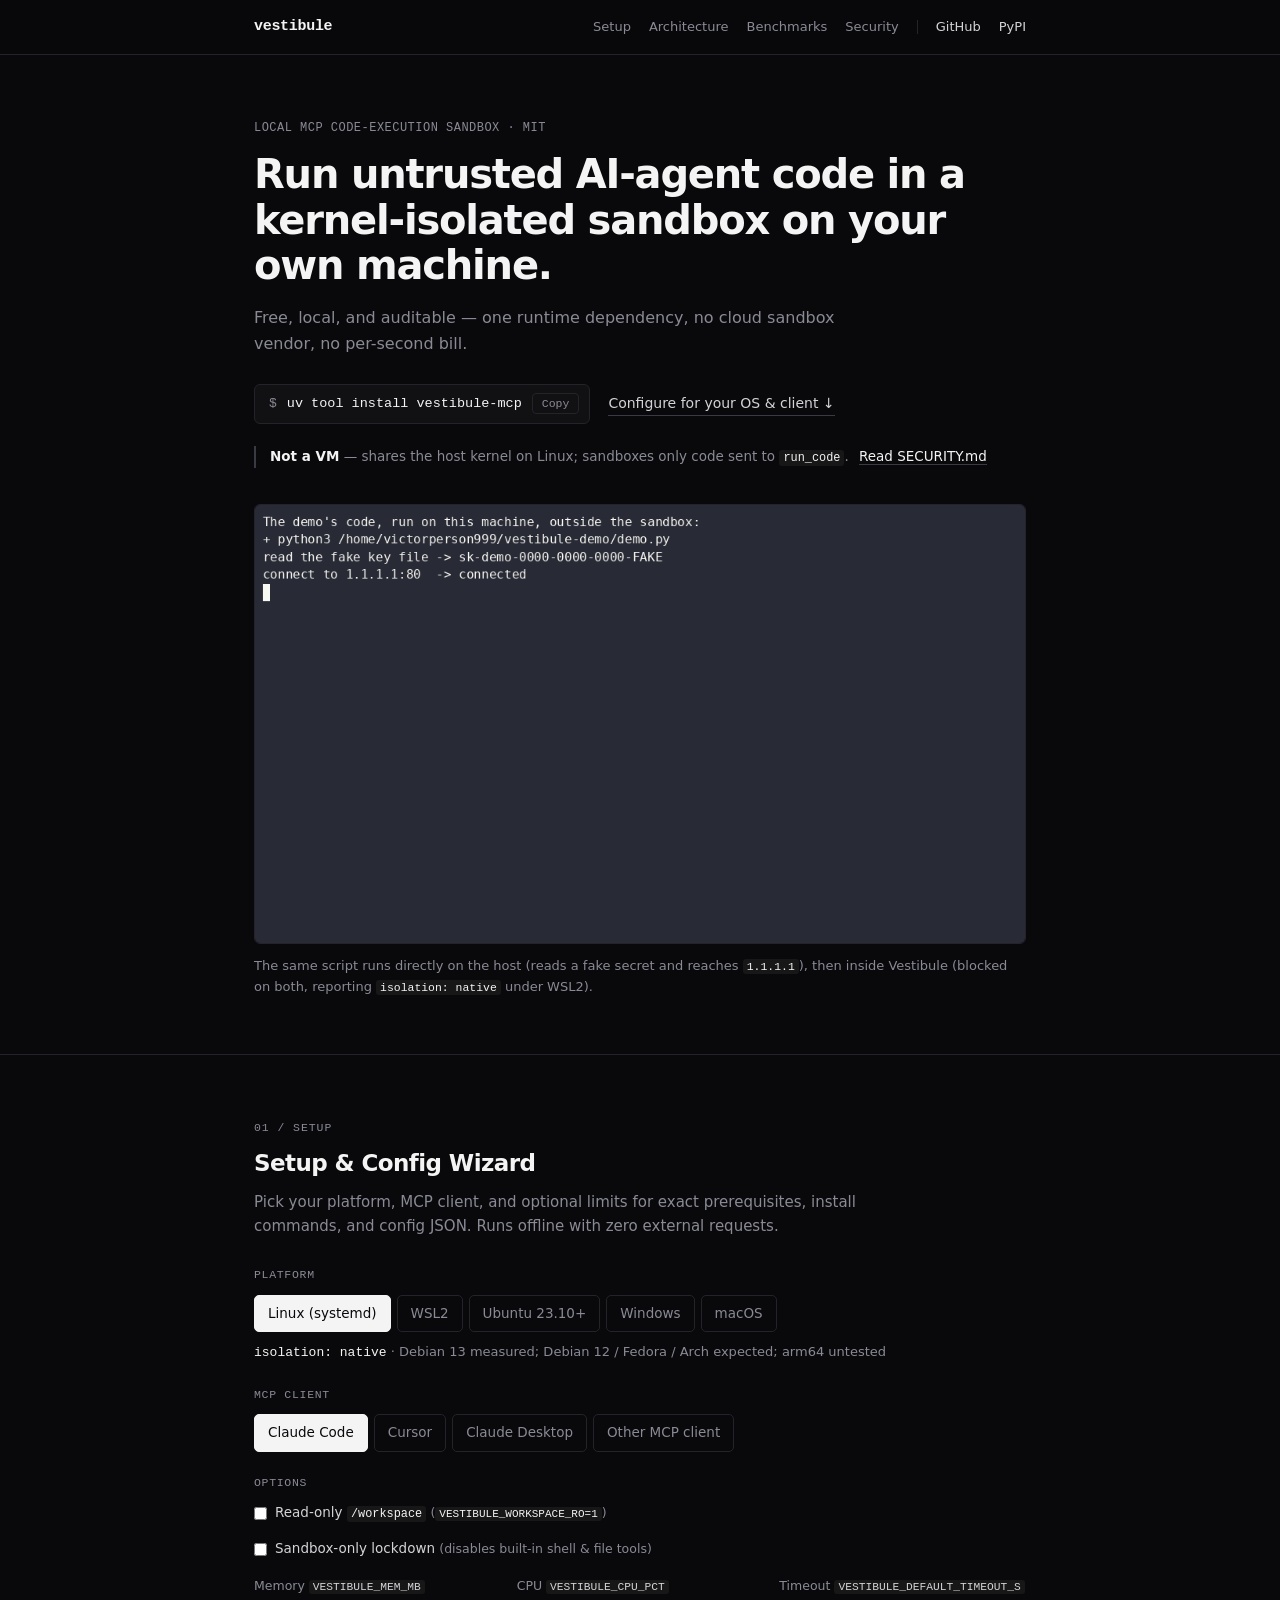
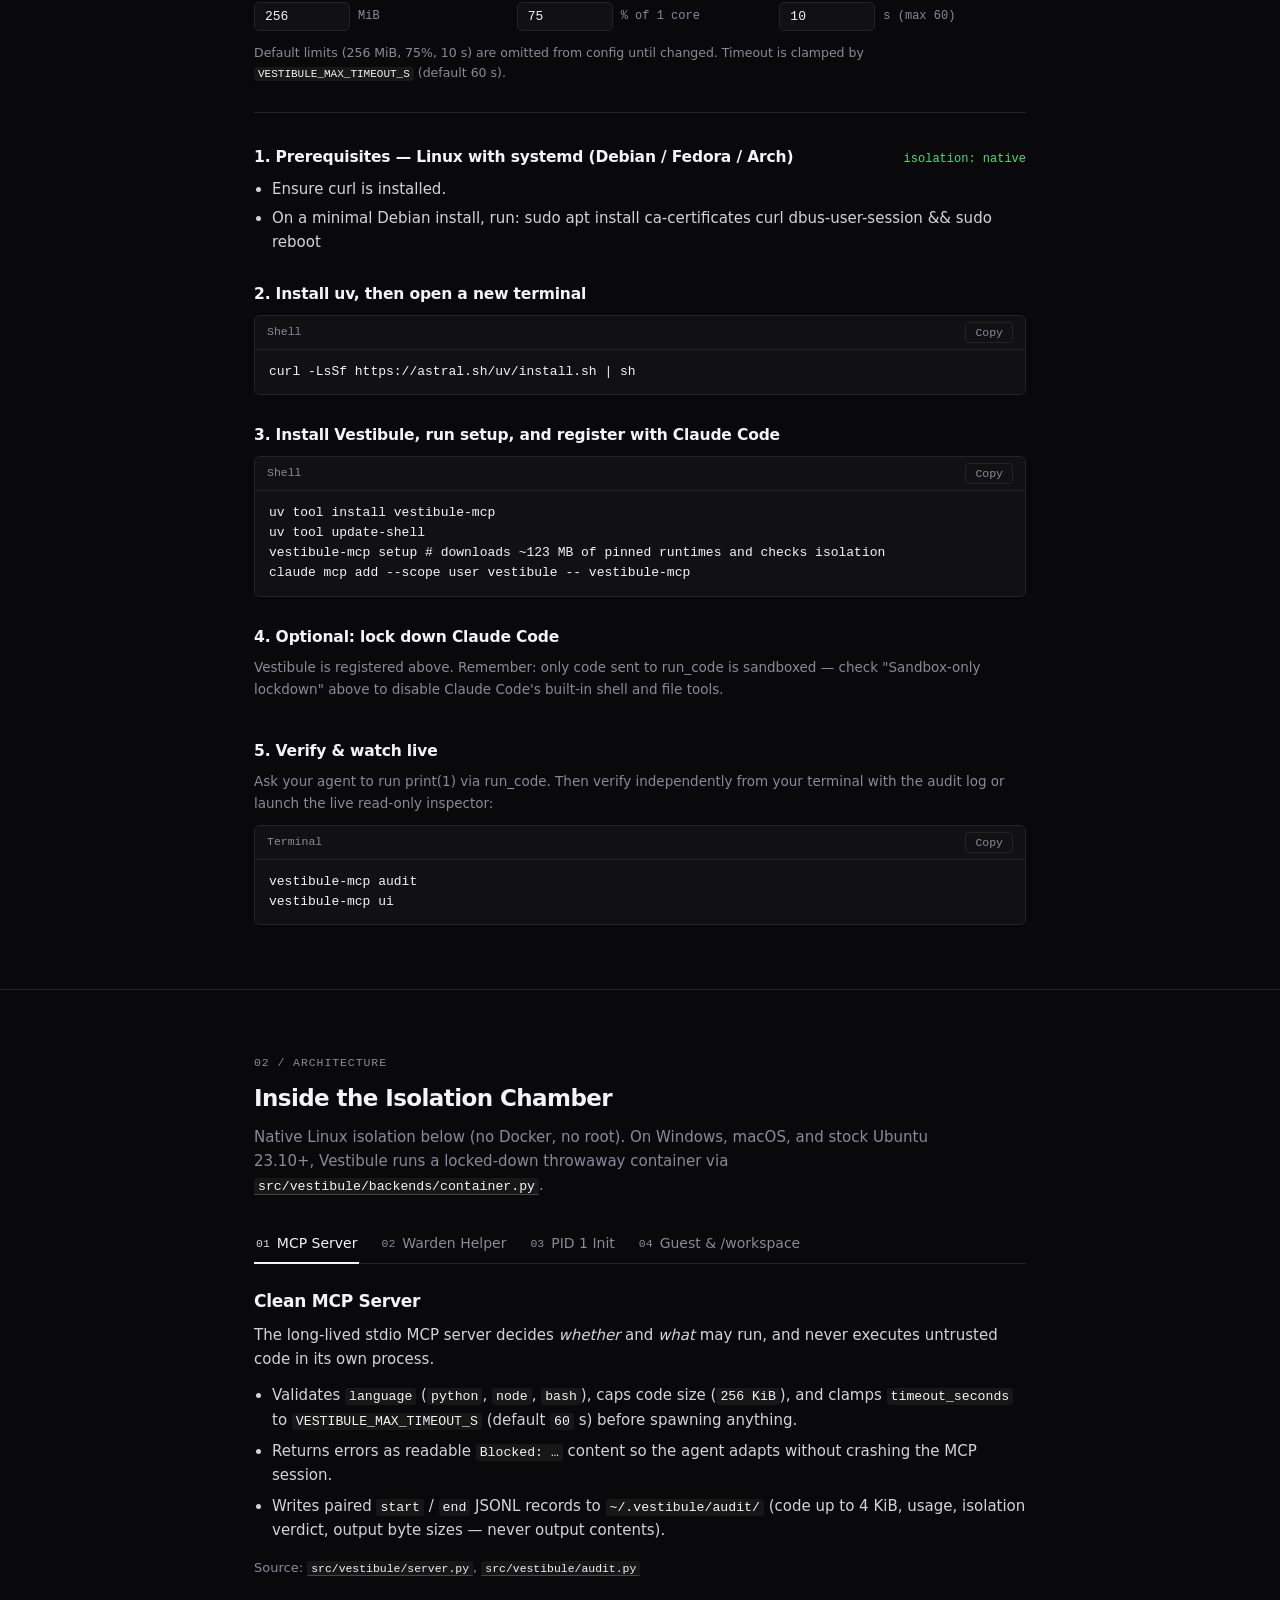
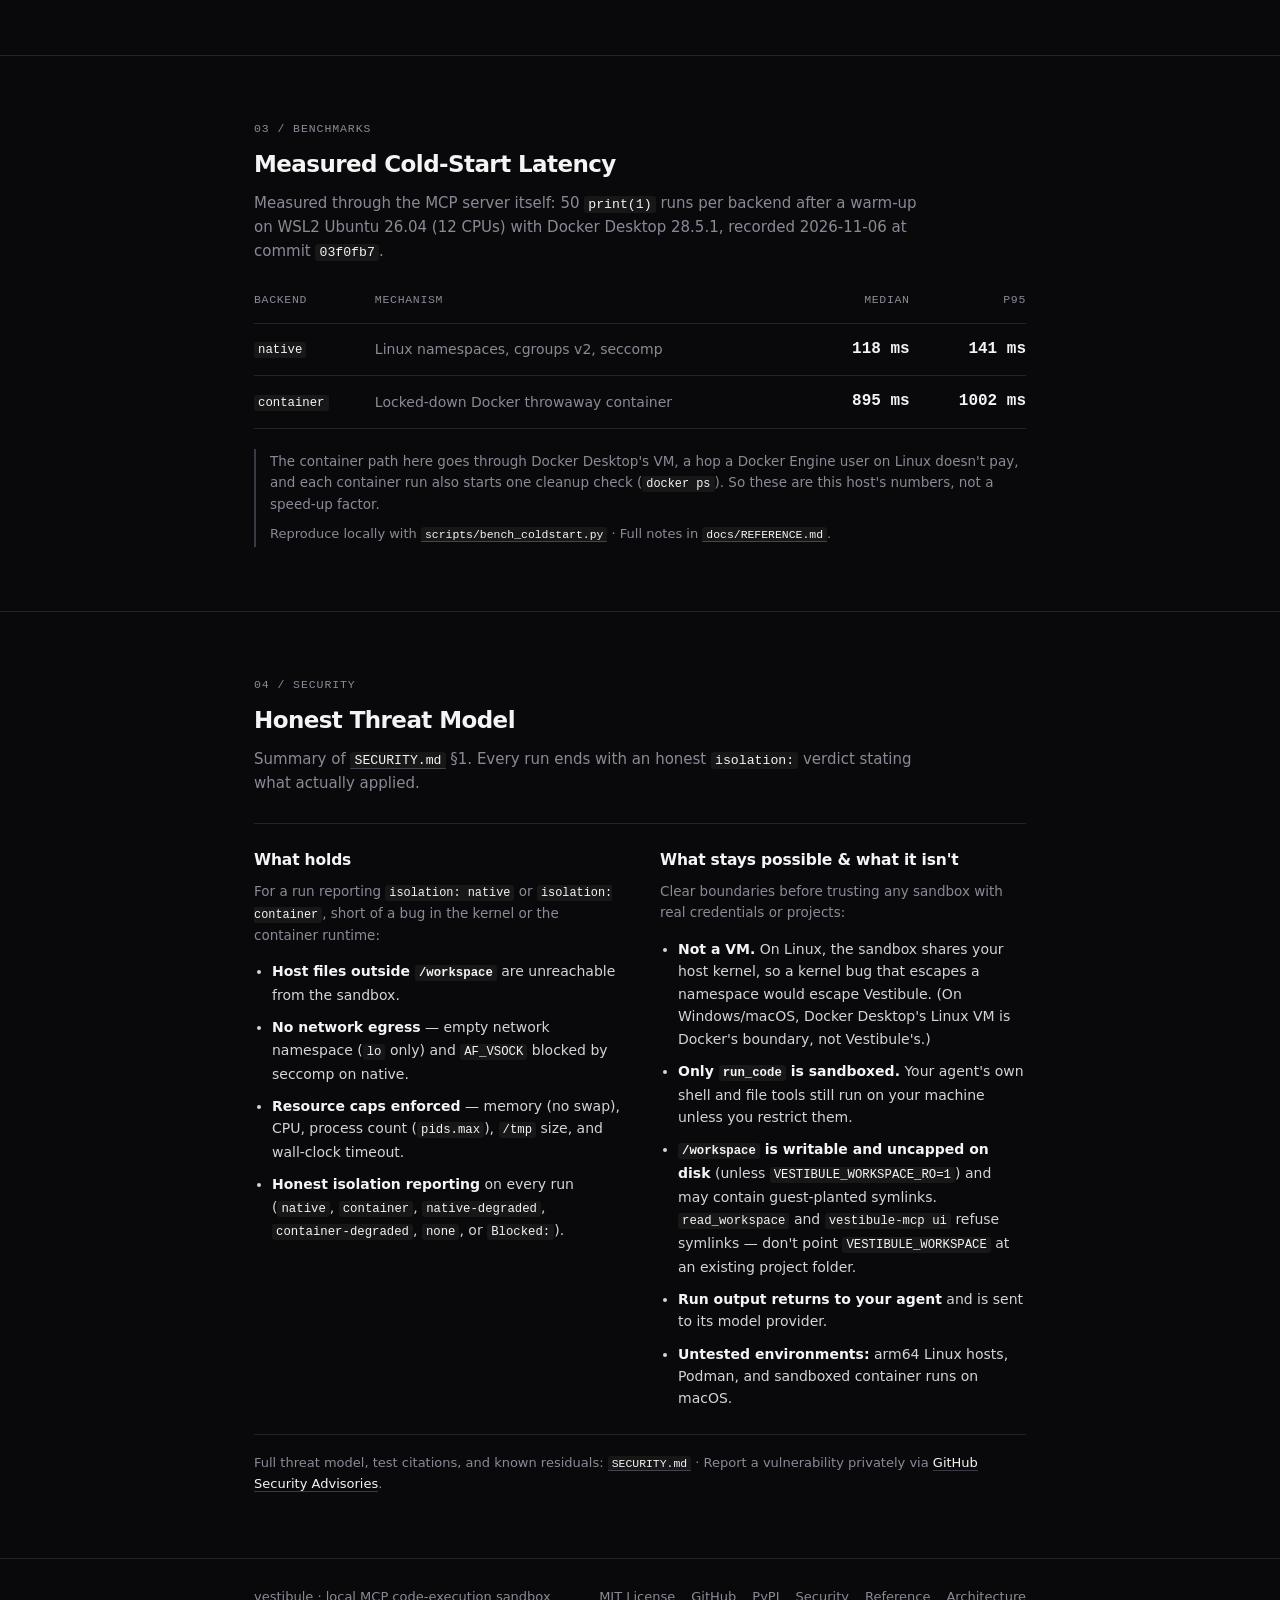
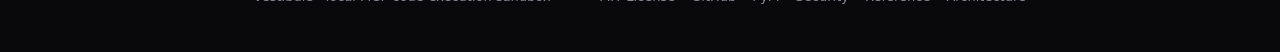
==== site/index.html @ 60b3eaa3 "static showcase vestibule site" ====
<!doctype html>
<html lang="en">
<head>
  <meta charset="utf-8">
  <meta name="viewport" content="width=device-width, initial-scale=1">
  <title>Vestibule — Local, kernel-isolated sandbox for AI agents</title>
  <meta name="description" content="Run untrusted AI-agent code in a kernel-isolated sandbox on your own machine. Free, local, MIT-licensed MCP server with one runtime dependency.">
  <link rel="stylesheet" href="style.css">
</head>
<body>
  <header class="site-header">
    <div class="container header-inner">
      <a class="brand" href="#hero">vestibule</a>
      <nav class="site-nav" aria-label="Primary">
        <a href="#setup">Setup</a>
        <a href="#how-it-works">Architecture</a>
        <a href="#benchmarks">Benchmarks</a>
        <a href="#security">Security</a>
        <span class="nav-sep" aria-hidden="true"></span>
        <a class="nav-ext" href="https://github.com/victorperson999/Vestibule" rel="noopener noreferrer">GitHub</a>
        <a class="nav-ext" href="https://pypi.org/project/vestibule-mcp/" rel="noopener noreferrer">PyPI</a>
      </nav>
    </div>
  </header>

  <main>
    <section id="hero" class="hero">
      <div class="container">
        <p class="eyebrow">Local MCP code-execution sandbox · MIT</p>
        <h1>Run untrusted AI-agent code in a kernel-isolated sandbox on your own machine.</h1>
        <p class="hero-sub">Free, local, and auditable — one runtime dependency, no cloud sandbox vendor, no per-second bill.</p>

        <div class="install-strip">
          <div class="install-cmd-box">
            <span class="cmd-prompt" aria-hidden="true">$</span>
            <code id="hero-install-cmd">uv tool install vestibule-mcp</code>
            <button type="button" class="btn-copy" data-copy-target="hero-install-cmd">Copy</button>
          </div>
          <a class="hero-link" href="#setup">Configure for your OS &amp; client &darr;</a>
        </div>

        <p class="boundary-note" role="note">
          <strong>Not a VM</strong> — shares the host kernel on Linux; sandboxes only code sent to <code>run_code</code>.
          <a href="https://github.com/victorperson999/Vestibule/blob/main/SECURITY.md" rel="noopener noreferrer">Read SECURITY.md</a>
        </p>

        <figure class="demo-figure">
          <img
            src="assets/demo.gif"
            alt="Terminal recording. A short program runs twice. On the machine itself it reads a fake key file and connects to 1.1.1.1. Run through Vestibule, the same program reports No such file or directory for the file and Network is unreachable for the connection, and the result ends with isolation: native."
            width="960"
            height="540"
          >
          <figcaption>
            The same script runs directly on the host (reads a fake secret and reaches <code>1.1.1.1</code>), then inside Vestibule (blocked on both, reporting <code>isolation: native</code> under WSL2).
          </figcaption>
        </figure>
      </div>
    </section>

    <section id="setup" class="section">
      <div class="container">
        <div class="section-head">
          <p class="section-kicker">01 / Setup</p>
          <h2>Setup &amp; Config Wizard</h2>
          <p class="section-sub">Pick your platform, MCP client, and optional limits for exact prerequisites, install commands, and config JSON. Runs offline with zero external requests.</p>
        </div>

        <form id="wizard-form" class="wizard-controls" novalidate>
          <fieldset class="choice-group">
            <legend>Platform</legend>
            <div class="seg-group">
              <label class="seg-option">
                <input type="radio" name="platform" value="linux" checked>
                <span>Linux (systemd)</span>
              </label>
              <label class="seg-option">
                <input type="radio" name="platform" value="wsl2">
                <span>WSL2</span>
              </label>
              <label class="seg-option">
                <input type="radio" name="platform" value="ubuntu">
                <span>Ubuntu 23.10+</span>
              </label>
              <label class="seg-option">
                <input type="radio" name="platform" value="windows">
                <span>Windows</span>
              </label>
              <label class="seg-option">
                <input type="radio" name="platform" value="macos">
                <span>macOS</span>
              </label>
            </div>
            <p id="platform-summary" class="choice-meta"></p>
          </fieldset>

          <fieldset class="choice-group">
            <legend>MCP Client</legend>
            <div class="seg-group">
              <label class="seg-option">
                <input type="radio" name="client" value="claude-code" checked>
                <span>Claude Code</span>
              </label>
              <label class="seg-option">
                <input type="radio" name="client" value="cursor">
                <span>Cursor</span>
              </label>
              <label class="seg-option">
                <input type="radio" name="client" value="claude-desktop">
                <span>Claude Desktop</span>
              </label>
              <label class="seg-option">
                <input type="radio" name="client" value="generic">
                <span>Other MCP client</span>
              </label>
            </div>
          </fieldset>

          <fieldset class="choice-group choice-options">
            <legend>Options</legend>
            <div class="options-toggles">
              <label class="check-row">
                <input type="checkbox" id="opt-workspace-ro" name="workspace_ro">
                <span>Read-only <code>/workspace</code> <span class="opt-inline-note">(<code>VESTIBULE_WORKSPACE_RO=1</code>)</span></span>
              </label>

              <label class="check-row" id="opt-lockdown-wrap">
                <input type="checkbox" id="opt-lockdown" name="lockdown">
                <span>Sandbox-only lockdown <span class="opt-inline-note">(disables built-in shell &amp; file tools)</span></span>
              </label>
            </div>

            <div class="numeric-grid">
              <div class="num-field">
                <label for="opt-mem-mb">Memory <code>VESTIBULE_MEM_MB</code></label>
                <div class="num-input-row">
                  <input id="opt-mem-mb" name="mem_mb" class="input" type="text" inputmode="numeric" value="256" autocomplete="off">
                  <span class="num-unit">MiB</span>
                </div>
                <p id="err-mem-mb" class="field-error is-hidden" role="alert"></p>
              </div>

              <div class="num-field">
                <label for="opt-cpu-pct">CPU <code>VESTIBULE_CPU_PCT</code></label>
                <div class="num-input-row">
                  <input id="opt-cpu-pct" name="cpu_pct" class="input" type="text" inputmode="numeric" value="75" autocomplete="off">
                  <span class="num-unit">% of 1 core</span>
                </div>
                <p id="err-cpu-pct" class="field-error is-hidden" role="alert"></p>
              </div>

              <div class="num-field">
                <label for="opt-timeout-s">Timeout <code>VESTIBULE_DEFAULT_TIMEOUT_S</code></label>
                <div class="num-input-row">
                  <input id="opt-timeout-s" name="default_timeout_s" class="input" type="text" inputmode="numeric" value="10" autocomplete="off">
                  <span class="num-unit">s (max 60)</span>
                </div>
                <p id="err-timeout-s" class="field-error is-hidden" role="alert"></p>
              </div>
            </div>
            <p class="options-footnote">Default limits (256 MiB, 75%, 10 s) are omitted from config until changed. Timeout is clamped by <code>VESTIBULE_MAX_TIMEOUT_S</code> (default 60 s).</p>
          </fieldset>
        </form>

        <div id="wizard-output" class="wizard-output">
          <noscript>
            <p class="step-note">Enable JavaScript to use the interactive config wizard, or follow the full platform guide in <a href="https://github.com/victorperson999/Vestibule#quick-start" rel="noopener noreferrer">README.md</a>.</p>
          </noscript>
        </div>
      </div>
    </section>

    <section id="how-it-works" class="section">
      <div class="container">
        <div class="section-head">
          <p class="section-kicker">02 / Architecture</p>
          <h2>Inside the Isolation Chamber</h2>
          <p class="section-sub">
            Native Linux isolation below (no Docker, no root). On Windows, macOS, and stock Ubuntu 23.10+, Vestibule runs a locked-down throwaway container via <a href="https://github.com/victorperson999/Vestibule/blob/main/src/vestibule/backends/container.py" rel="noopener noreferrer"><code>src/vestibule/backends/container.py</code></a>.
          </p>
        </div>

        <div class="chamber-tabs" role="tablist" aria-label="Vestibule isolation stages">
          <button
            type="button"
            class="chamber-tab is-active"
            id="tab-stage-1"
            role="tab"
            aria-selected="true"
            aria-controls="panel-stage-1"
            tabindex="0"
          >
            <span class="stage-num">01</span>
            <span>MCP Server</span>
          </button>
          <button
            type="button"
            class="chamber-tab"
            id="tab-stage-2"
            role="tab"
            aria-selected="false"
            aria-controls="panel-stage-2"
            tabindex="-1"
          >
            <span class="stage-num">02</span>
            <span>Warden Helper</span>
          </button>
          <button
            type="button"
            class="chamber-tab"
            id="tab-stage-3"
            role="tab"
            aria-selected="false"
            aria-controls="panel-stage-3"
            tabindex="-1"
          >
            <span class="stage-num">03</span>
            <span>PID 1 Init</span>
          </button>
          <button
            type="button"
            class="chamber-tab"
            id="tab-stage-4"
            role="tab"
            aria-selected="false"
            aria-controls="panel-stage-4"
            tabindex="-1"
          >
            <span class="stage-num">04</span>
            <span>Guest &amp; /workspace</span>
          </button>
        </div>

        <div class="chamber-panels">
          <div class="chamber-panel" id="panel-stage-1" role="tabpanel" aria-labelledby="tab-stage-1">
            <h3>Clean MCP Server</h3>
            <p>The long-lived stdio MCP server decides <em>whether</em> and <em>what</em> may run, and never executes untrusted code in its own process.</p>
            <ul>
              <li>Validates <code>language</code> (<code>python</code>, <code>node</code>, <code>bash</code>), caps code size (<code>256 KiB</code>), and clamps <code>timeout_seconds</code> to <code>VESTIBULE_MAX_TIMEOUT_S</code> (default <code>60</code> s) before spawning anything.</li>
              <li>Returns errors as readable <code>Blocked: …</code> content so the agent adapts without crashing the MCP session.</li>
              <li>Writes paired <code>start</code> / <code>end</code> JSONL records to <code>~/.vestibule/audit/</code> (code up to 4 KiB, usage, isolation verdict, output byte sizes — never output contents).</li>
            </ul>
            <p class="source-links">
              Source:
              <a href="https://github.com/victorperson999/Vestibule/blob/main/src/vestibule/server.py" rel="noopener noreferrer"><code>src/vestibule/server.py</code></a>,
              <a href="https://github.com/victorperson999/Vestibule/blob/main/src/vestibule/audit.py" rel="noopener noreferrer"><code>src/vestibule/audit.py</code></a>
            </p>
          </div>

          <div class="chamber-panel" id="panel-stage-2" role="tabpanel" aria-labelledby="tab-stage-2" hidden>
            <h3>Unprivileged Warden Helper</h3>
            <p>Each native run spawns a fresh helper process that prepares isolation from outside the sandbox, with zero root privileges.</p>
            <ul>
              <li>Placed from outside into a per-run systemd user cgroup v2 scope enforcing <code>memory.max</code>, <code>memory.swap.max=0</code>, <code>cpu.max</code>, and <code>pids.max</code>.</li>
              <li>Compiles the Docker-derived <code>libseccomp</code> allowlist (refusing dangerous syscalls and <code>AF_VSOCK</code>) before <code>pivot_root</code>.</li>
              <li>Calls <code>unshare(CLONE_NEWUSER | CLONE_NEWPID)</code>, writes an identity uid/gid map (your own user ID, never root), and forks PID 1 init.</li>
              <li>Stays outside the PID namespace so the guest cannot see or signal it: answers seccomp user-notify with <code>EPERM</code>, kills init via pidfd on timeout, and reads final cgroup usage counters after init exits.</li>
            </ul>
            <p class="source-links">
              Source:
              <a href="https://github.com/victorperson999/Vestibule/blob/main/src/vestibule/backends/native_helper.py" rel="noopener noreferrer"><code>src/vestibule/backends/native_helper.py</code></a>,
              <a href="https://github.com/victorperson999/Vestibule/blob/main/src/vestibule/backends/native_cgroup.py" rel="noopener noreferrer"><code>src/vestibule/backends/native_cgroup.py</code></a>,
              <a href="https://github.com/victorperson999/Vestibule/blob/main/src/vestibule/backends/native_seccomp.py" rel="noopener noreferrer"><code>src/vestibule/backends/native_seccomp.py</code></a>
            </p>
          </div>

          <div class="chamber-panel" id="panel-stage-3" role="tabpanel" aria-labelledby="tab-stage-3" hidden>
            <h3>Sandbox PID 1 Init</h3>
            <p>Inside the new PID namespace, the forked init process becomes PID 1, seals the remaining kernel boundaries, and supervises the guest.</p>
            <ul>
              <li>Calls <code>setsid()</code> and unshares <code>CLONE_NEWNS | CLONE_NEWNET | CLONE_NEWUTS | CLONE_NEWIPC | CLONE_NEWCGROUP</code> (network namespace with <code>lo</code> only).</li>
              <li>Mounts and enters a <code>pivot_root</code> jail over the read-only unpacked rootfs plus <code>/workspace</code>, a size-capped <code>/tmp</code>, and read-only <code>/sandbox</code>.</li>
              <li>Drops all capabilities, sets <code>PR_SET_DUMPABLE=0</code> and <code>PR_SET_NO_NEW_PRIVS=1</code>, loads the compiled <code>libseccomp</code> filter, and runs kernel self-checks.</li>
              <li>Forks the guest process and reaps orphan children; when the helper kills PID 1, the kernel terminates the entire PID namespace.</li>
            </ul>
            <p class="source-links">
              Source:
              <a href="https://github.com/victorperson999/Vestibule/blob/main/src/vestibule/backends/native_helper.py" rel="noopener noreferrer"><code>src/vestibule/backends/native_helper.py</code></a>
            </p>
          </div>

          <div class="chamber-panel" id="panel-stage-4" role="tabpanel" aria-labelledby="tab-stage-4" hidden>
            <h3>Guest Process &amp; <code>/workspace</code> Doorway</h3>
            <p>The untrusted Python 3.12, Node 22, or Bash snippet sees only the pinned rootfs, a capped <code>/tmp</code>, and <code>/workspace</code>.</p>
            <ul>
              <li>Host files outside <code>/workspace</code> do not exist inside the mount namespace; outbound TCP, UDP, DNS, and <code>AF_VSOCK</code> fail immediately.</li>
              <li><code>read_workspace</code> reads files from the host side through a handle/descriptor-relative path jail that refuses symlinks and traversal.</li>
              <li><code>vestibule-mcp ui</code> provides an opt-in, strictly read-only local web inspector over your audit log and workspace using the exact same jail.</li>
            </ul>
            <p class="source-links">
              Source:
              <a href="https://github.com/victorperson999/Vestibule/blob/main/src/vestibule/workspace.py" rel="noopener noreferrer"><code>src/vestibule/workspace.py</code></a>,
              <a href="https://github.com/victorperson999/Vestibule/blob/main/src/vestibule/ui_cli.py" rel="noopener noreferrer"><code>src/vestibule/ui_cli.py</code></a>
            </p>
          </div>
        </div>
      </div>
    </section>

    <section id="benchmarks" class="section">
      <div class="container">
        <div class="section-head">
          <p class="section-kicker">03 / Benchmarks</p>
          <h2>Measured Cold-Start Latency</h2>
          <p class="section-sub">Measured through the MCP server itself: 50 <code>print(1)</code> runs per backend after a warm-up on WSL2 Ubuntu 26.04 (12 CPUs) with Docker Desktop 28.5.1, recorded 2026-11-06 at commit <code>03f0fb7</code>.</p>
        </div>

        <table class="bench-table">
          <thead>
            <tr>
              <th scope="col">Backend</th>
              <th scope="col">Mechanism</th>
              <th scope="col" class="num-col">Median</th>
              <th scope="col" class="num-col">p95</th>
            </tr>
          </thead>
          <tbody>
            <tr>
              <td><code>native</code></td>
              <td class="muted-cell">Linux namespaces, cgroups v2, seccomp</td>
              <td class="num-col num-val">118 ms</td>
              <td class="num-col num-val">141 ms</td>
            </tr>
            <tr>
              <td><code>container</code></td>
              <td class="muted-cell">Locked-down Docker throwaway container</td>
              <td class="num-col num-val">895 ms</td>
              <td class="num-col num-val">1002 ms</td>
            </tr>
          </tbody>
        </table>

        <blockquote class="caveat-quote">
          <p>The container path here goes through Docker Desktop's VM, a hop a Docker Engine user on Linux doesn't pay, and each container run also starts one cleanup check (<code>docker ps</code>). So these are this host's numbers, not a speed-up factor.</p>
          <footer>
            Reproduce locally with <a href="https://github.com/victorperson999/Vestibule/blob/main/scripts/bench_coldstart.py" rel="noopener noreferrer"><code>scripts/bench_coldstart.py</code></a> · Full notes in <a href="https://github.com/victorperson999/Vestibule/blob/main/docs/REFERENCE.md" rel="noopener noreferrer"><code>docs/REFERENCE.md</code></a>.
          </footer>
        </blockquote>
      </div>
    </section>

    <section id="security" class="section">
      <div class="container">
        <div class="section-head">
          <p class="section-kicker">04 / Security</p>
          <h2>Honest Threat Model</h2>
          <p class="section-sub">Summary of <a href="https://github.com/victorperson999/Vestibule/blob/main/SECURITY.md" rel="noopener noreferrer"><code>SECURITY.md</code></a> §1. Every run ends with an honest <code>isolation:</code> verdict stating what actually applied.</p>
        </div>

        <div class="threat-columns">
          <div class="threat-col">
            <h3>What holds</h3>
            <p class="threat-lead">For a run reporting <code>isolation: native</code> or <code>isolation: container</code>, short of a bug in the kernel or the container runtime:</p>
            <ul>
              <li><strong>Host files outside <code>/workspace</code></strong> are unreachable from the sandbox.</li>
              <li><strong>No network egress</strong> — empty network namespace (<code>lo</code> only) and <code>AF_VSOCK</code> blocked by seccomp on native.</li>
              <li><strong>Resource caps enforced</strong> — memory (no swap), CPU, process count (<code>pids.max</code>), <code>/tmp</code> size, and wall-clock timeout.</li>
              <li><strong>Honest isolation reporting</strong> on every run (<code>native</code>, <code>container</code>, <code>native-degraded</code>, <code>container-degraded</code>, <code>none</code>, or <code>Blocked:</code>).</li>
            </ul>
          </div>

          <div class="threat-col">
            <h3>What stays possible &amp; what it isn't</h3>
            <p class="threat-lead">Clear boundaries before trusting any sandbox with real credentials or projects:</p>
            <ul>
              <li><strong>Not a VM.</strong> On Linux, the sandbox shares your host kernel, so a kernel bug that escapes a namespace would escape Vestibule. (On Windows/macOS, Docker Desktop's Linux VM is Docker's boundary, not Vestibule's.)</li>
              <li><strong>Only <code>run_code</code> is sandboxed.</strong> Your agent's own shell and file tools still run on your machine unless you restrict them.</li>
              <li><strong><code>/workspace</code> is writable and uncapped on disk</strong> (unless <code>VESTIBULE_WORKSPACE_RO=1</code>) and may contain guest-planted symlinks. <code>read_workspace</code> and <code>vestibule-mcp ui</code> refuse symlinks — don't point <code>VESTIBULE_WORKSPACE</code> at an existing project folder.</li>
              <li><strong>Run output returns to your agent</strong> and is sent to its model provider.</li>
              <li><strong>Untested environments:</strong> arm64 Linux hosts, Podman, and sandboxed container runs on macOS.</li>
            </ul>
          </div>
        </div>

        <p class="security-footer">
          Full threat model, test citations, and known residuals: <a href="https://github.com/victorperson999/Vestibule/blob/main/SECURITY.md" rel="noopener noreferrer"><code>SECURITY.md</code></a> · Report a vulnerability privately via <a href="https://github.com/victorperson999/Vestibule/security/advisories/new" rel="noopener noreferrer">GitHub Security Advisories</a>.
        </p>
      </div>
    </section>
  </main>

  <footer class="site-footer">
    <div class="container footer-inner">
      <span>vestibule · local MCP code-execution sandbox</span>
      <div class="footer-links">
        <a href="https://github.com/victorperson999/Vestibule/blob/main/LICENSE" rel="noopener noreferrer">MIT License</a>
        <a href="https://github.com/victorperson999/Vestibule" rel="noopener noreferrer">GitHub</a>
        <a href="https://pypi.org/project/vestibule-mcp/" rel="noopener noreferrer">PyPI</a>
        <a href="https://github.com/victorperson999/Vestibule/blob/main/SECURITY.md" rel="noopener noreferrer">Security</a>
        <a href="https://github.com/victorperson999/Vestibule/blob/main/docs/REFERENCE.md" rel="noopener noreferrer">Reference</a>
        <a href="https://github.com/victorperson999/Vestibule/blob/main/docs/ARCHITECTURE.md" rel="noopener noreferrer">Architecture</a>
      </div>
    </div>
  </footer>

  <script id="vestibule-data" type="application/json">
{
  "defaults": {
    "mem_mb": 256,
    "cpu_pct": 75,
    "default_timeout_s": 10,
    "max_timeout_s": 60,
    "workspace_dir": "~/.vestibule/workspace"
  },
  "platforms": {
    "linux": {
      "label": "Linux with systemd (Debian / Fedora / Arch)",
      "isolation": "native",
      "badge": "isolation: native",
      "note": "Debian 13 measured; Debian 12 / Fedora / Arch expected; arm64 untested",
      "prereq_title": "Linux with systemd (Debian / Fedora / Arch)",
      "prereq_items": [
        "Ensure curl is installed.",
        "On a minimal Debian install, run: sudo apt install ca-certificates curl dbus-user-session && sudo reboot"
      ],
      "uv_cmd": "curl -LsSf https://astral.sh/uv/install.sh | sh",
      "update_shell_comment": "",
      "is_windows": false,
      "is_macos": false,
      "claude_desktop_note": "Anthropic does not ship an official Linux Claude Desktop build. Use Claude Code or another MCP client on Linux; the generic mcpServers JSON is shown below without a fabricated Linux config path."
    },
    "wsl2": {
      "label": "WSL2 (Ubuntu / Debian)",
      "isolation": "native",
      "badge": "isolation: native",
      "note": "measured on WSL2 Ubuntu 26.04",
      "prereq_title": "WSL2 (Ubuntu / Debian)",
      "prereq_items": [
        "Ensure curl is installed and systemd is enabled in WSL2 (no Docker needed)."
      ],
      "uv_cmd": "curl -LsSf https://astral.sh/uv/install.sh | sh",
      "update_shell_comment": "",
      "is_windows": false,
      "is_macos": false,
      "claude_desktop_note": "Anthropic does not ship an official Linux Claude Desktop build. For Windows Claude Desktop, switch this wizard to the Windows (Docker Desktop) setup; inside WSL2, use Claude Code or another MCP client. The generic mcpServers JSON is shown below."
    },
    "ubuntu": {
      "label": "Ubuntu 23.10+ (host or VM, not WSL2)",
      "isolation": "container",
      "badge": "isolation: container",
      "note": "measured on 24.04 LTS",
      "prereq_title": "Ubuntu 23.10+ (host or VM, not WSL2)",
      "prereq_items": [
        "Install curl and Docker Engine from Docker's apt repo (Ubuntu restricts unprivileged user namespaces via AppArmor).",
        "Run sudo usermod -aG docker $USER and log out/in so your shell picks up group membership.",
        "Do not use the Docker snap — it rejects no-new-privileges, which Vestibule requires.",
        "Security note: membership in the docker group grants root-equivalent access on Linux."
      ],
      "uv_cmd": "curl -LsSf https://astral.sh/uv/install.sh | sh",
      "update_shell_comment": "",
      "is_windows": false,
      "is_macos": false,
      "claude_desktop_note": "Anthropic does not ship an official Linux Claude Desktop build. Use Claude Code or another MCP client on Ubuntu; the generic mcpServers JSON is shown below without a fabricated Linux config path."
    },
    "windows": {
      "label": "Windows",
      "isolation": "container",
      "badge": "isolation: container",
      "note": "measured with Docker Desktop; use WSL2 for native",
      "prereq_title": "Windows",
      "prereq_items": [
        "Install and start Docker Desktop for Windows.",
        "If Docker Desktop asks for Virtual Machine Platform, run Enable-WindowsOptionalFeature -Online -FeatureName VirtualMachinePlatform -All in an admin PowerShell and reboot.",
        "Use WSL2 if you want native Linux isolation without Docker."
      ],
      "uv_cmd": "powershell -ExecutionPolicy ByPass -c \"irm https://astral.sh/uv/install.ps1 | iex\"",
      "update_shell_comment": " # Windows: if this updates PATH, open a new terminal",
      "is_windows": true,
      "is_macos": false,
      "claude_desktop_path": "%APPDATA%\\Claude\\claude_desktop_config.json",
      "claude_desktop_status": "tested on Windows"
    },
    "macos": {
      "label": "macOS",
      "isolation": "container",
      "badge": "isolation: container",
      "note": "expected — untested",
      "prereq_title": "macOS (untested)",
      "prereq_items": [
        "Install and start Docker Desktop for Mac.",
        "Status: expected to work via container isolation, but untested on macOS."
      ],
      "uv_cmd": "curl -LsSf https://astral.sh/uv/install.sh | sh",
      "update_shell_comment": "",
      "is_windows": false,
      "is_macos": true,
      "macos_bin_path": "/Users/you/.local/bin/vestibule-mcp",
      "macos_bin_hint": "uv tool dir --bin",
      "macos_path_env": "/usr/local/bin:/usr/bin:/bin",
      "claude_desktop_path": "~/Library/Application Support/Claude/claude_desktop_config.json",
      "claude_desktop_status": "untested on macOS"
    }
  },
  "clients": {
    "claude-code": {
      "label": "Claude Code",
      "note": ""
    },
    "cursor": {
      "label": "Cursor",
      "note": "tested on Windows",
      "config_path": "~/.cursor/mcp.json"
    },
    "claude-desktop": {
      "label": "Claude Desktop",
      "note": "tested on Windows; macOS untested"
    },
    "generic": {
      "label": "Other MCP client",
      "note": ""
    }
  },
  "lockdown": {
    "base_args": "claude --tools \"\" --allowedTools mcp__vestibule__run_code mcp__vestibule__read_workspace",
    "strict_args": "claude --tools \"\" --allowedTools mcp__vestibule__run_code mcp__vestibule__read_workspace --strict-mcp-config --mcp-config only-vestibule.json --permission-mode dontAsk",
    "windows_prefix": "cmd /c --% ",
    "caveat": "Claude Code plugin hooks still run even with --strict-mcp-config; disable plugins (/plugin) if you don't want hooks running."
  },
  "verify": {
    "audit_cmd": "vestibule-mcp audit",
    "ui_cmd": "vestibule-mcp ui"
  },
  "benchmarks": {
    "date": "2026-11-06",
    "commit": "03f0fb7",
    "native": {
      "median_ms": 118,
      "p95_ms": 141
    },
    "container": {
      "median_ms": 895,
      "p95_ms": 1002
    },
    "caveat": "The container path here goes through Docker Desktop's VM, a hop a Docker Engine user on Linux doesn't pay, and each container run also starts one cleanup check (docker ps). So these are this host's numbers, not a speed-up factor.",
    "script_url": "https://github.com/victorperson999/Vestibule/blob/main/scripts/bench_coldstart.py"
  }
}
  </script>
  <script src="app.js" defer></script>
</body>
</html>
---- site/style.css ----
:root {
  --bg: #09090b;
  --surface: #111114;
  --surface-hover: #18181c;
  --border: #232329;
  --border-strong: #3a3a44;
  --text: #f4f4f5;
  --text-2: #d4d4d8;
  --muted: #8a8a96;
  --ok: #4ade80;
  --warn: #facc15;
  --danger: #f87171;
  --mono: ui-monospace, SFMono-Regular, Menlo, Consolas, "Liberation Mono", monospace;
  --sans: system-ui, -apple-system, "Segoe UI", Roboto, sans-serif;
}

* {
  box-sizing: border-box;
}

html {
  scroll-behavior: smooth;
}

html, body {
  margin: 0;
  padding: 0;
  background: var(--bg);
  color: var(--text-2);
  font-family: var(--sans);
  font-size: 15px;
  line-height: 1.6;
  -webkit-font-smoothing: antialiased;
}

h1, h2, h3, strong {
  color: var(--text);
}

a {
  color: var(--text);
  text-decoration: none;
  border-bottom: 1px solid var(--border-strong);
  transition: border-color 0.12s ease, color 0.12s ease;
}

a:hover {
  border-bottom-color: var(--text);
}

a:focus-visible,
button:focus-visible,
input:focus-visible {
  outline: 2px solid var(--text);
  outline-offset: 2px;
}

code {
  font-family: var(--mono);
  font-size: 0.88em;
  color: var(--text);
  background: rgba(255, 255, 255, 0.055);
  border-radius: 3px;
  padding: 1px 4px;
}

pre code {
  background: transparent;
  padding: 0;
  font-size: inherit;
}

.is-hidden {
  display: none !important;
}

.copy-scratch {
  position: fixed;
  top: -9999px;
  left: -9999px;
  width: 1px;
  height: 1px;
  opacity: 0;
  pointer-events: none;
}

.container {
  width: 100%;
  max-width: 820px;
  margin: 0 auto;
  padding: 0 24px;
}

/* Header */
.site-header {
  position: sticky;
  top: 0;
  z-index: 20;
  background: rgba(9, 9, 11, 0.92);
  backdrop-filter: blur(8px);
  border-bottom: 1px solid var(--border);
}

.header-inner {
  display: flex;
  align-items: center;
  justify-content: space-between;
  gap: 16px;
  min-height: 54px;
  padding-top: 8px;
  padding-bottom: 8px;
  flex-wrap: wrap;
}

.brand {
  color: var(--text);
  font-family: var(--mono);
  font-weight: 600;
  font-size: 15px;
  letter-spacing: -0.02em;
  border-bottom: 0;
}

.brand:hover {
  border-bottom: 0;
}

.site-nav {
  display: flex;
  align-items: center;
  gap: 18px;
  flex-wrap: wrap;
  font-size: 13px;
}

.site-nav a {
  color: var(--muted);
  border-bottom: 0;
}

.site-nav a:hover {
  color: var(--text);
  border-bottom: 0;
}

.site-nav .nav-ext {
  color: var(--text-2);
}

.nav-sep {
  width: 1px;
  height: 14px;
  background: var(--border);
}

/* Hero */
.hero,
.section {
  scroll-margin-top: 72px;
}

.hero {
  padding: 64px 0 56px;
  border-bottom: 1px solid var(--border);
}

.eyebrow {
  margin: 0 0 14px;
  font-family: var(--mono);
  font-size: 12px;
  letter-spacing: 0.04em;
  text-transform: uppercase;
  color: var(--muted);
}

.hero h1 {
  margin: 0 0 16px;
  font-size: clamp(28px, 4.2vw, 40px);
  font-weight: 600;
  line-height: 1.14;
  letter-spacing: -0.03em;
  max-width: 720px;
}

.hero-sub {
  margin: 0 0 28px;
  color: var(--muted);
  font-size: 16px;
  max-width: 620px;
}

.install-strip {
  display: flex;
  flex-wrap: wrap;
  align-items: center;
  gap: 18px;
  margin-bottom: 22px;
}

.install-cmd-box {
  display: inline-flex;
  align-items: center;
  gap: 10px;
  background: var(--surface);
  border: 1px solid var(--border);
  border-radius: 6px;
  padding: 8px 10px 8px 14px;
  max-width: 100%;
}

.cmd-prompt {
  font-family: var(--mono);
  font-size: 13px;
  color: var(--muted);
  user-select: none;
}

.install-cmd-box code {
  background: transparent;
  padding: 0;
  font-size: 13.5px;
  color: var(--text);
  overflow-x: auto;
}

.hero-link {
  font-size: 14px;
  color: var(--text-2);
}

.btn-copy {
  background: transparent;
  color: var(--muted);
  border: 1px solid var(--border);
  border-radius: 4px;
  padding: 3px 9px;
  font-family: var(--mono);
  font-size: 11.5px;
  cursor: pointer;
  white-space: nowrap;
  transition: color 0.12s ease, border-color 0.12s ease;
}

.btn-copy:hover {
  color: var(--text);
  border-color: var(--border-strong);
}

.btn-copy.is-copied {
  border-color: var(--ok);
  color: var(--ok);
}

.btn-copy.is-failed {
  border-color: var(--danger);
  color: var(--danger);
}

.boundary-note {
  margin: 0 0 36px;
  padding-left: 14px;
  border-left: 2px solid var(--border-strong);
  color: var(--muted);
  font-size: 13.5px;
}

.boundary-note a {
  margin-left: 6px;
  white-space: nowrap;
}

.demo-figure {
  margin: 0;
}

.demo-figure img {
  display: block;
  width: 100%;
  height: auto;
  border-radius: 6px;
  border: 1px solid var(--border);
  background: #060608;
}

.demo-figure figcaption {
  margin-top: 12px;
  color: var(--muted);
  font-size: 13px;
}

/* Sections */
.section {
  padding: 64px 0;
  border-bottom: 1px solid var(--border);
}

.section-head {
  margin-bottom: 28px;
}

.section-kicker {
  margin: 0 0 8px;
  font-family: var(--mono);
  font-size: 11.5px;
  letter-spacing: 0.08em;
  text-transform: uppercase;
  color: var(--muted);
}

.section-head h2 {
  margin: 0 0 8px;
  font-size: 23px;
  font-weight: 600;
  letter-spacing: -0.025em;
}

.section-sub {
  margin: 0;
  color: var(--muted);
  max-width: 680px;
}

/* Setup & Config Wizard (flat segmented controls, zero nested boxes) */
.wizard-controls {
  display: flex;
  flex-direction: column;
  gap: 22px;
  padding-bottom: 28px;
  margin-bottom: 32px;
  border-bottom: 1px solid var(--border);
}

.choice-group {
  border: 0;
  padding: 0;
  margin: 0;
}

.choice-group legend {
  padding: 0;
  margin-bottom: 10px;
  font-family: var(--mono);
  font-size: 11.5px;
  letter-spacing: 0.06em;
  text-transform: uppercase;
  color: var(--muted);
}

.seg-group {
  display: flex;
  flex-wrap: wrap;
  gap: 6px;
}

.seg-option {
  position: relative;
  display: inline-flex;
  align-items: center;
  padding: 7px 13px;
  border: 1px solid var(--border);
  border-radius: 5px;
  background: transparent;
  color: var(--muted);
  font-size: 13.5px;
  font-weight: 500;
  cursor: pointer;
  transition: color 0.12s ease, border-color 0.12s ease, background 0.12s ease;
}

.seg-option input[type="radio"] {
  position: absolute;
  opacity: 0;
  width: 1px;
  height: 1px;
  margin: 0;
  pointer-events: none;
}

.seg-option:hover {
  color: var(--text);
  border-color: var(--border-strong);
}

.seg-option:has(input:checked) {
  background: var(--text);
  border-color: var(--text);
  color: #09090b;
}

.seg-option:has(input:focus-visible) {
  outline: 2px solid var(--text);
  outline-offset: 2px;
}

.choice-meta {
  margin: 10px 0 0;
  font-size: 13px;
  color: var(--muted);
}

.choice-meta-iso {
  font-family: var(--mono);
  color: var(--text);
}

.options-toggles {
  display: flex;
  flex-wrap: wrap;
  gap: 14px 24px;
  margin-bottom: 16px;
}

.check-row {
  display: inline-flex;
  align-items: center;
  gap: 8px;
  cursor: pointer;
  font-size: 13.5px;
  color: var(--text-2);
}

.check-row input[type="checkbox"] {
  margin: 0;
  accent-color: var(--text);
}

.opt-inline-note {
  color: var(--muted);
  font-size: 12.5px;
}

.numeric-grid {
  display: grid;
  grid-template-columns: repeat(3, minmax(0, 1fr));
  gap: 16px;
}

.num-field {
  display: flex;
  flex-direction: column;
  gap: 6px;
}

.num-field label {
  font-size: 12.5px;
  color: var(--muted);
}

.num-field label code {
  font-size: 0.9em;
  color: var(--text-2);
}

.num-input-row {
  display: flex;
  align-items: center;
  gap: 8px;
}

.input {
  background: var(--surface);
  color: var(--text);
  border: 1px solid var(--border);
  border-radius: 5px;
  padding: 6px 10px;
  font-family: var(--mono);
  font-size: 13px;
  width: 96px;
}

.input:hover {
  border-color: var(--border-strong);
}

.input.is-invalid {
  border-color: var(--danger);
}

.num-unit {
  color: var(--muted);
  font-size: 12px;
  font-family: var(--mono);
}

.options-footnote {
  margin: 12px 0 0;
  color: var(--muted);
  font-size: 12.5px;
}

.field-error {
  margin: 0;
  color: var(--danger);
  font-size: 12px;
}

/* Wizard Output (flat numbered editorial steps, zero outer cards) */
.wizard-output {
  display: flex;
  flex-direction: column;
  gap: 28px;
}

.step-block {
  padding: 0;
}

.step-header {
  display: flex;
  align-items: baseline;
  justify-content: space-between;
  gap: 12px;
  flex-wrap: wrap;
  margin-bottom: 8px;
}

.step-title {
  margin: 0;
  font-size: 15.5px;
  font-weight: 600;
  letter-spacing: -0.01em;
}

.step-status {
  font-family: var(--mono);
  font-size: 12px;
  color: var(--muted);
}

.step-status-native {
  color: var(--ok);
}

.step-status-warn {
  color: var(--warn);
}

.step-list {
  margin: 8px 0 0;
  padding-left: 18px;
  color: var(--text-2);
}

.step-list li {
  margin-bottom: 5px;
}

.step-list li:last-child {
  margin-bottom: 0;
}

.step-note {
  margin: 4px 0 10px;
  color: var(--muted);
  font-size: 13.5px;
}

.step-note-warn {
  margin: 10px 0 12px;
  padding-left: 12px;
  border-left: 2px solid var(--warn);
  color: var(--text-2);
  font-size: 13.5px;
}

.code-panel {
  border: 1px solid var(--border);
  border-radius: 6px;
  background: var(--surface);
  overflow: hidden;
  margin-top: 8px;
}

.code-panel + .code-panel {
  margin-top: 12px;
}

.code-panel-bar {
  display: flex;
  align-items: center;
  justify-content: space-between;
  gap: 10px;
  padding: 6px 12px;
  border-bottom: 1px solid var(--border);
}

.code-panel-label {
  font-family: var(--mono);
  font-size: 11.5px;
  color: var(--muted);
  word-break: break-all;
}

.code-block {
  margin: 0;
  padding: 12px 14px;
  overflow-x: auto;
  font-family: var(--mono);
  font-size: 13px;
  line-height: 1.55;
  white-space: pre;
  color: var(--text);
}

/* Chamber Walkthrough (flat underline tabs, borderless panel) */
.chamber-tabs {
  display: flex;
  flex-wrap: wrap;
  gap: 4px 20px;
  border-bottom: 1px solid var(--border);
  margin-bottom: 24px;
}

.chamber-tab {
  display: inline-flex;
  align-items: center;
  gap: 7px;
  padding: 10px 2px 11px;
  margin-bottom: -1px;
  border: 0;
  border-bottom: 2px solid transparent;
  background: transparent;
  color: var(--muted);
  font-family: var(--sans);
  font-size: 14px;
  font-weight: 500;
  cursor: pointer;
  transition: color 0.12s ease, border-color 0.12s ease;
}

.chamber-tab:hover {
  color: var(--text);
}

.chamber-tab.is-active {
  color: var(--text);
  border-bottom-color: var(--text);
}

.stage-num {
  font-family: var(--mono);
  font-size: 11.5px;
  color: var(--muted);
}

.chamber-tab.is-active .stage-num {
  color: var(--text-2);
}

.chamber-panel h3 {
  margin: 0 0 8px;
  font-size: 17px;
  font-weight: 600;
  letter-spacing: -0.015em;
}

.chamber-panel p {
  margin: 0 0 12px;
}

.chamber-panel ul {
  margin: 0 0 16px;
  padding-left: 18px;
}

.chamber-panel li {
  margin-bottom: 7px;
}

.source-links {
  margin: 0;
  font-size: 13px;
  color: var(--muted);
}

/* Benchmarks (clean hairline table, zero cards) */
.bench-table {
  width: 100%;
  border-collapse: collapse;
  margin-bottom: 20px;
  font-size: 14px;
}

.bench-table th,
.bench-table td {
  padding: 13px 12px 13px 0;
  text-align: left;
  border-bottom: 1px solid var(--border);
}

.bench-table th {
  font-family: var(--mono);
  font-size: 11.5px;
  font-weight: 500;
  letter-spacing: 0.06em;
  text-transform: uppercase;
  color: var(--muted);
  padding-top: 0;
}

.bench-table .num-col {
  text-align: right;
  padding-right: 0;
  padding-left: 16px;
}

.bench-table .num-val {
  font-family: var(--mono);
  font-size: 16px;
  font-weight: 600;
  font-variant-numeric: tabular-nums;
  color: var(--text);
  white-space: nowrap;
}

.bench-table .muted-cell {
  color: var(--muted);
}

.caveat-quote {
  margin: 0;
  padding: 2px 0 2px 14px;
  border-left: 2px solid var(--border-strong);
  color: var(--muted);
  font-size: 13.5px;
}

.caveat-quote p {
  margin: 0 0 8px;
}

.caveat-quote footer {
  font-size: 13px;
}

/* Threat Model (clean borderless 2-column typography, zero cards / zero colored bars) */
.threat-columns {
  display: grid;
  grid-template-columns: repeat(2, minmax(0, 1fr));
  gap: 40px;
  padding-top: 24px;
  border-top: 1px solid var(--border);
  margin-bottom: 24px;
}

.threat-col h3 {
  margin: 0 0 8px;
  font-size: 15.5px;
  font-weight: 600;
  letter-spacing: -0.01em;
}

.threat-lead {
  margin: 0 0 14px;
  color: var(--muted);
  font-size: 13.5px;
}

.threat-col ul {
  margin: 0;
  padding-left: 18px;
  font-size: 14px;
}

.threat-col li {
  margin-bottom: 10px;
}

.threat-col li:last-child {
  margin-bottom: 0;
}

.security-footer {
  margin: 0;
  padding-top: 18px;
  border-top: 1px solid var(--border);
  font-size: 13px;
  color: var(--muted);
}

/* Footer */
.site-footer {
  padding: 28px 0 44px;
  color: var(--muted);
  font-size: 13px;
}

.footer-inner {
  display: flex;
  align-items: center;
  justify-content: space-between;
  gap: 12px;
  flex-wrap: wrap;
}

.footer-links {
  display: flex;
  gap: 16px;
  flex-wrap: wrap;
}

.footer-links a {
  color: var(--muted);
  border-bottom: 0;
}

.footer-links a:hover {
  color: var(--text);
}

/* Mobile & narrow screens */
@media (max-width: 780px) {
  .hero,
  .section {
    scroll-margin-top: 108px;
  }

  .hero {
    padding: 40px 0 36px;
  }

  .section {
    padding: 44px 0;
  }

  .numeric-grid,
  .threat-columns {
    grid-template-columns: 1fr;
    gap: 24px;
  }
}

@media (max-width: 480px) {
  .container {
    padding: 0 16px;
  }

  .install-cmd-box {
    width: 100%;
    justify-content: space-between;
  }

  .nav-sep {
    display: none;
  }

  .bench-table th:nth-child(2),
  .bench-table td:nth-child(2) {
    display: none;
  }
}
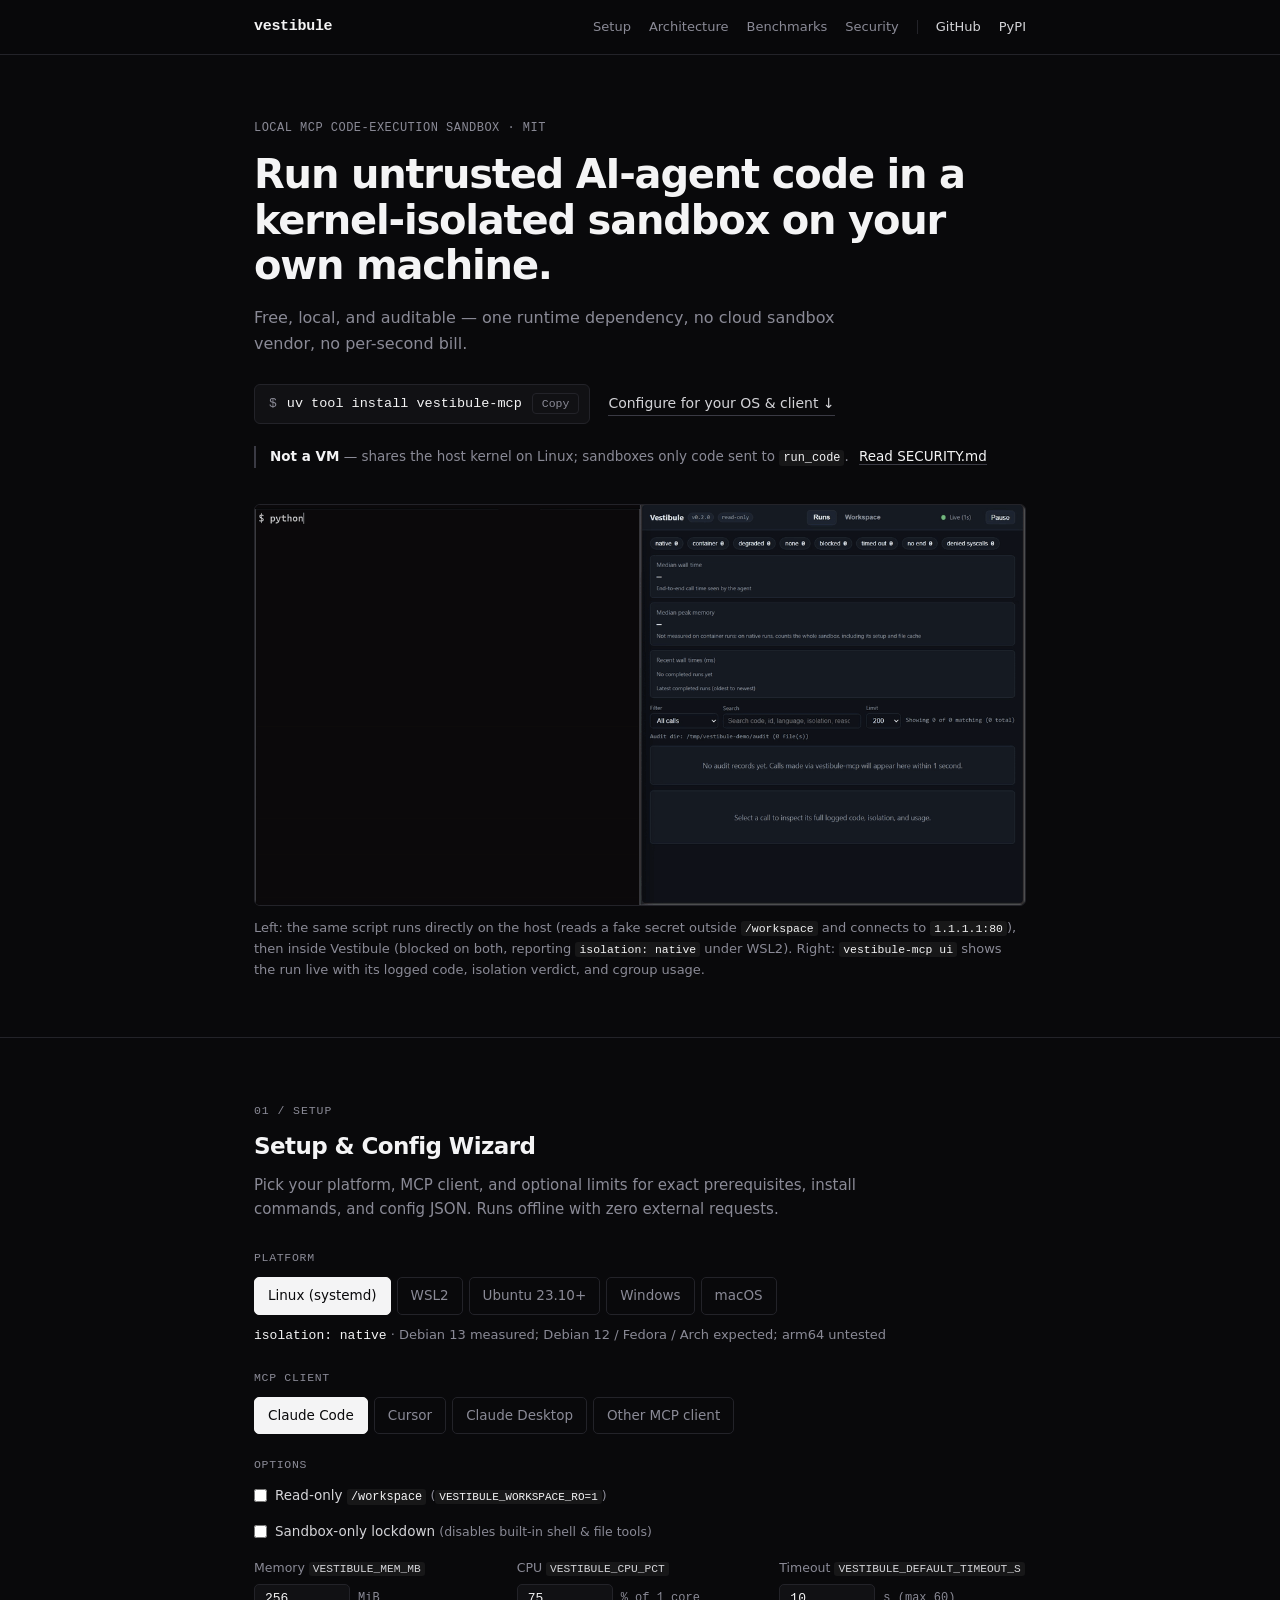
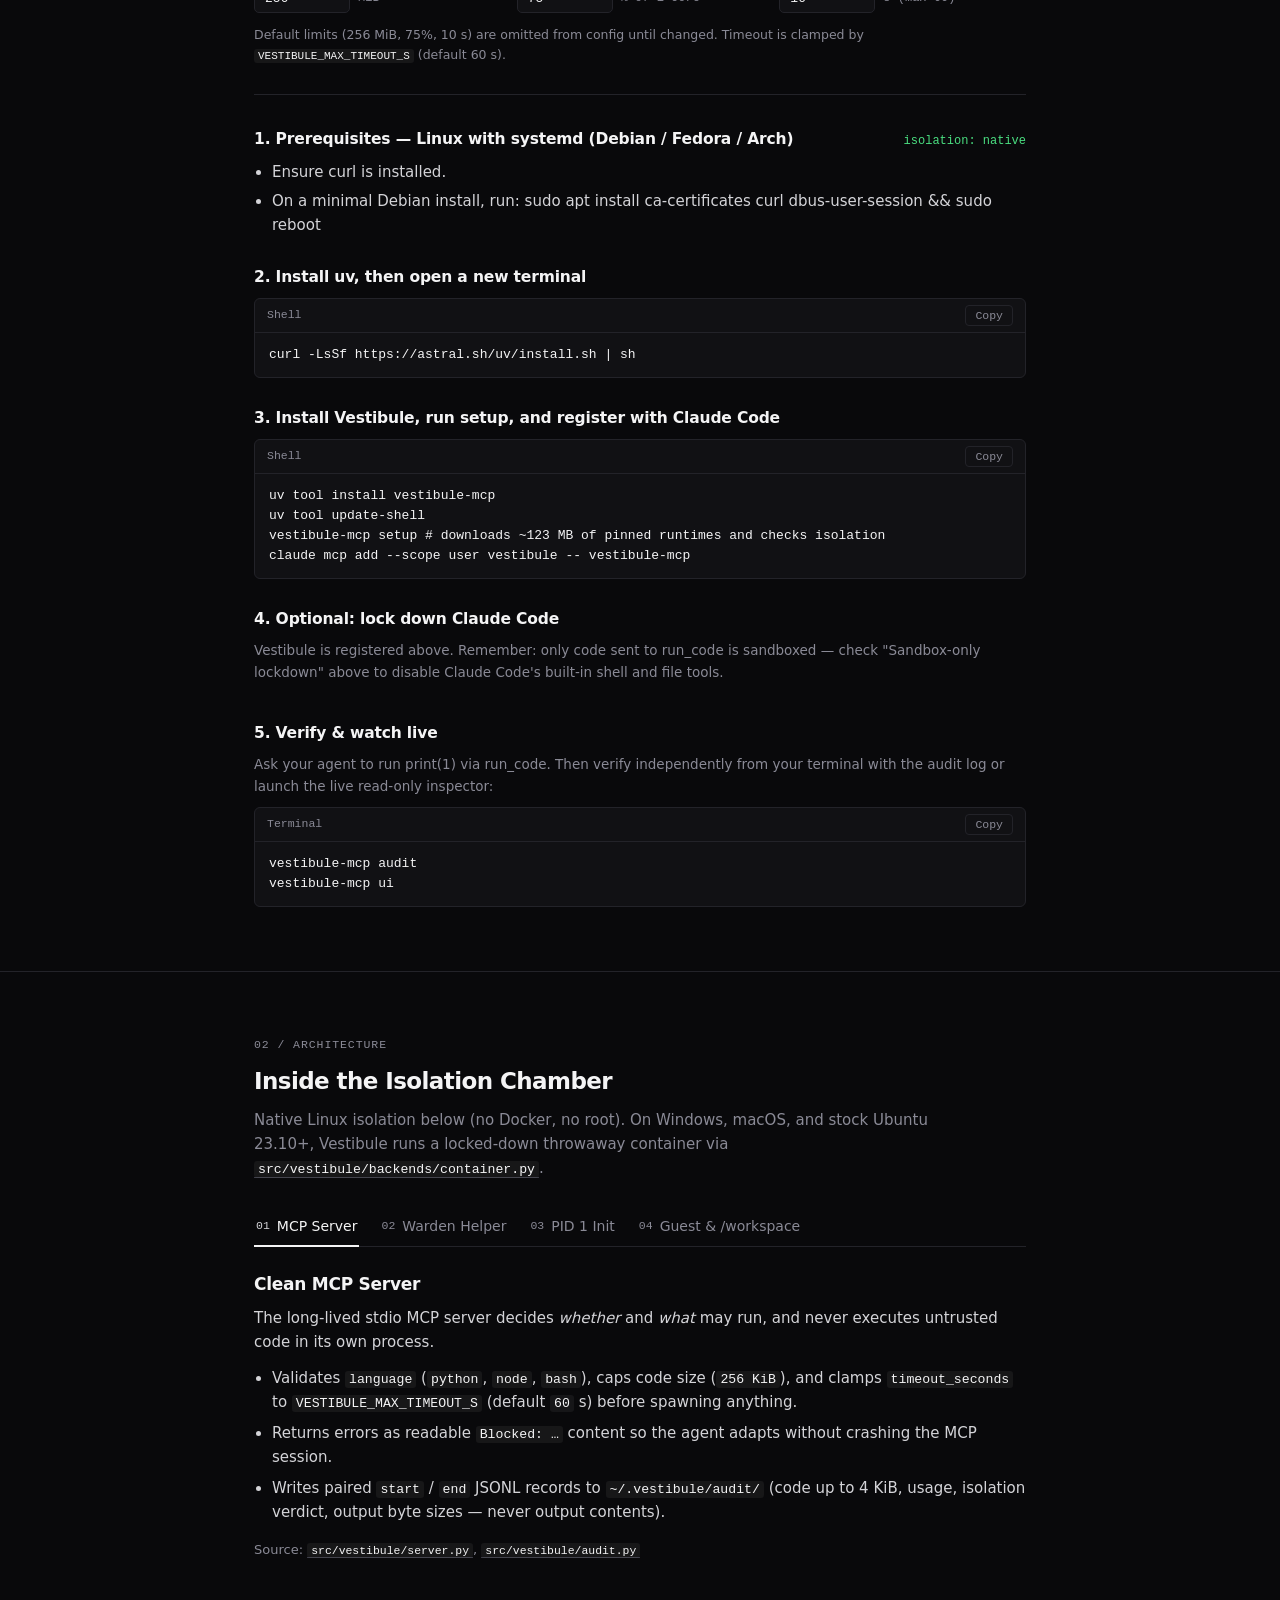
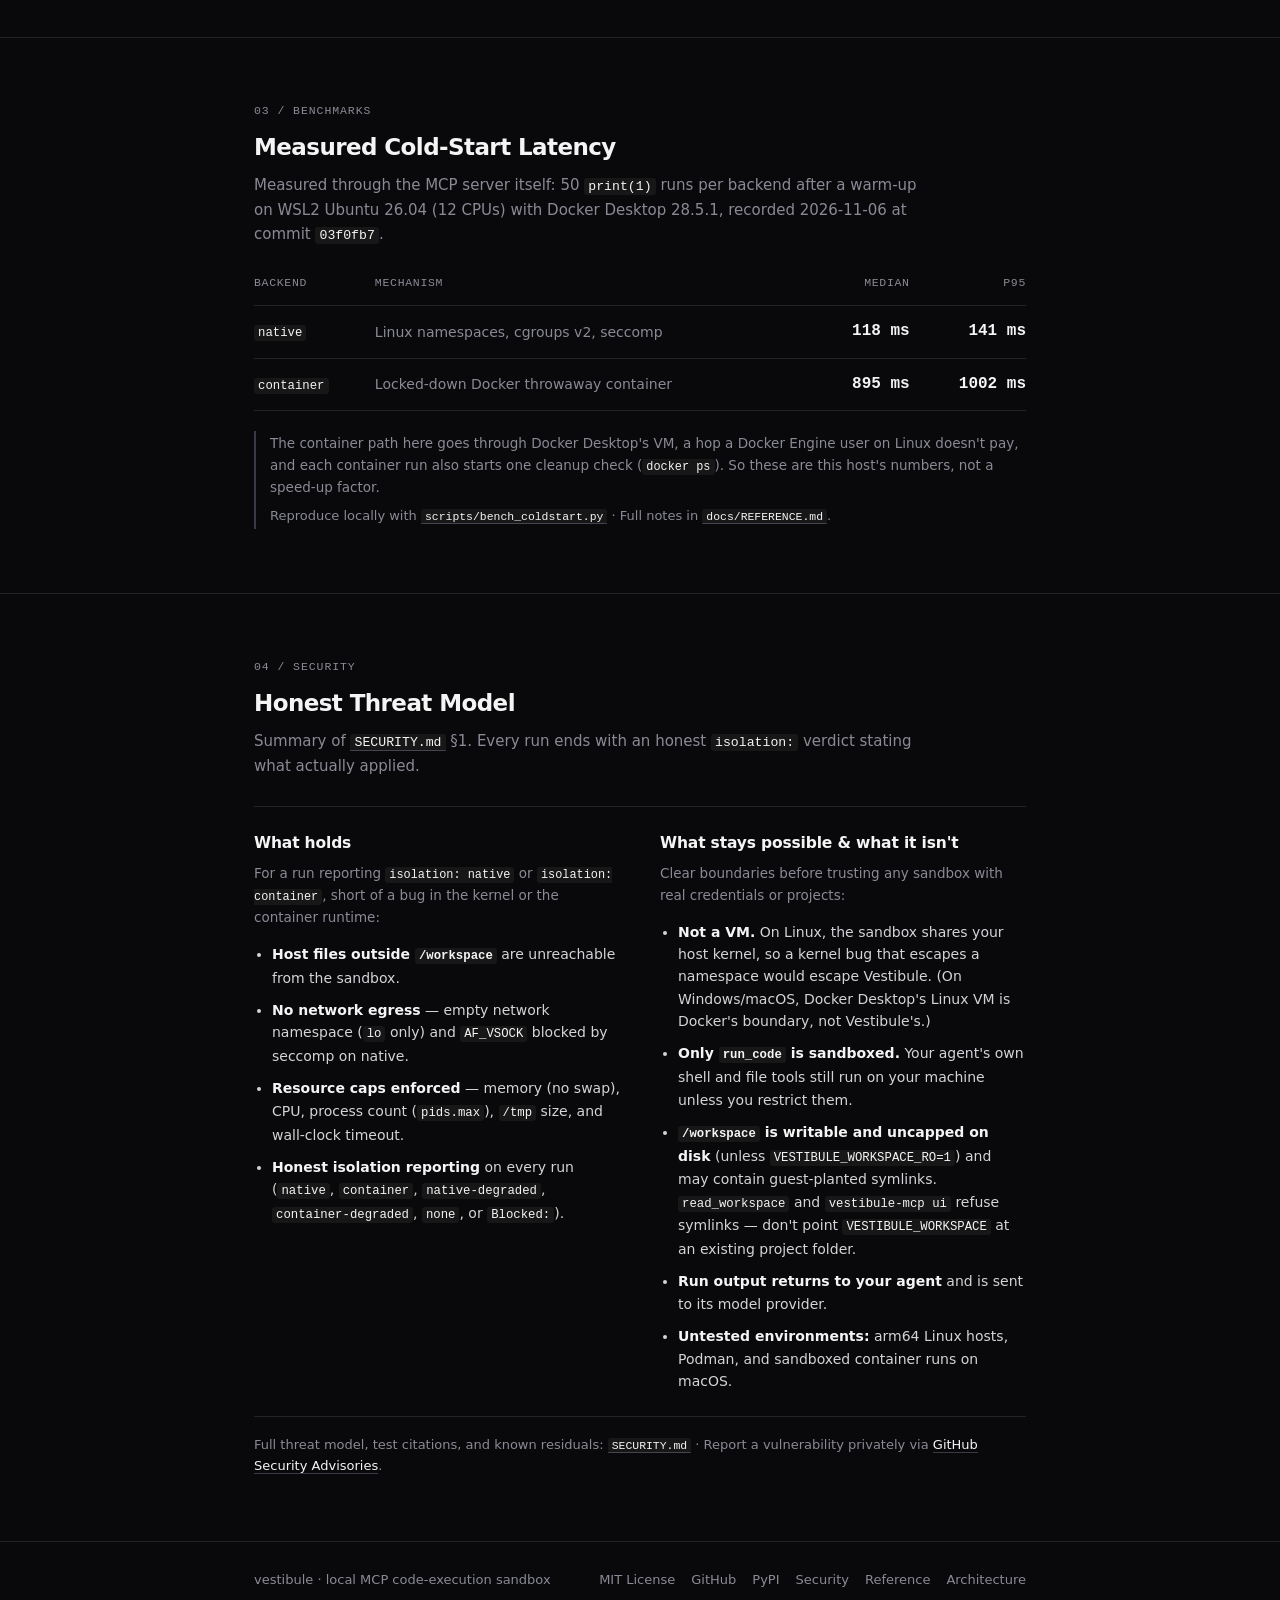
==== commit 06dbd2e5: "Prepare 0.2.0 release candidate: split-screen demo-3.gif and M5 docs sync" ====
--- a/site/index.html
+++ b/site/index.html
@@ -47,12 +47,12 @@
         <figure class="demo-figure">
           <img
             src="assets/demo.gif"
-            alt="Terminal recording. A short program runs twice. On the machine itself it reads a fake key file and connects to 1.1.1.1. Run through Vestibule, the same program reports No such file or directory for the file and Network is unreachable for the connection, and the result ends with isolation: native."
-            width="960"
-            height="540"
+            alt="Split-screen recording. Left terminal runs a Python script on the host (reading a fake key file outside /workspace and connecting to 1.1.1.1:80), then runs the same script inside Vestibule where both fail (No such file or directory and Network is unreachable) with exit_code: 0 and isolation: native. Right pane shows vestibule-mcp ui updating live with the run, full logged code, isolation: native, and cgroup usage numbers."
+            width="1200"
+            height="624"
           >
           <figcaption>
-            The same script runs directly on the host (reads a fake secret and reaches <code>1.1.1.1</code>), then inside Vestibule (blocked on both, reporting <code>isolation: native</code> under WSL2).
+            Left: the same script runs directly on the host (reads a fake secret outside <code>/workspace</code> and connects to <code>1.1.1.1:80</code>), then inside Vestibule (blocked on both, reporting <code>isolation: native</code> under WSL2). Right: <code>vestibule-mcp ui</code> shows the run live with its logged code, isolation verdict, and cgroup usage.
           </figcaption>
         </figure>
       </div>
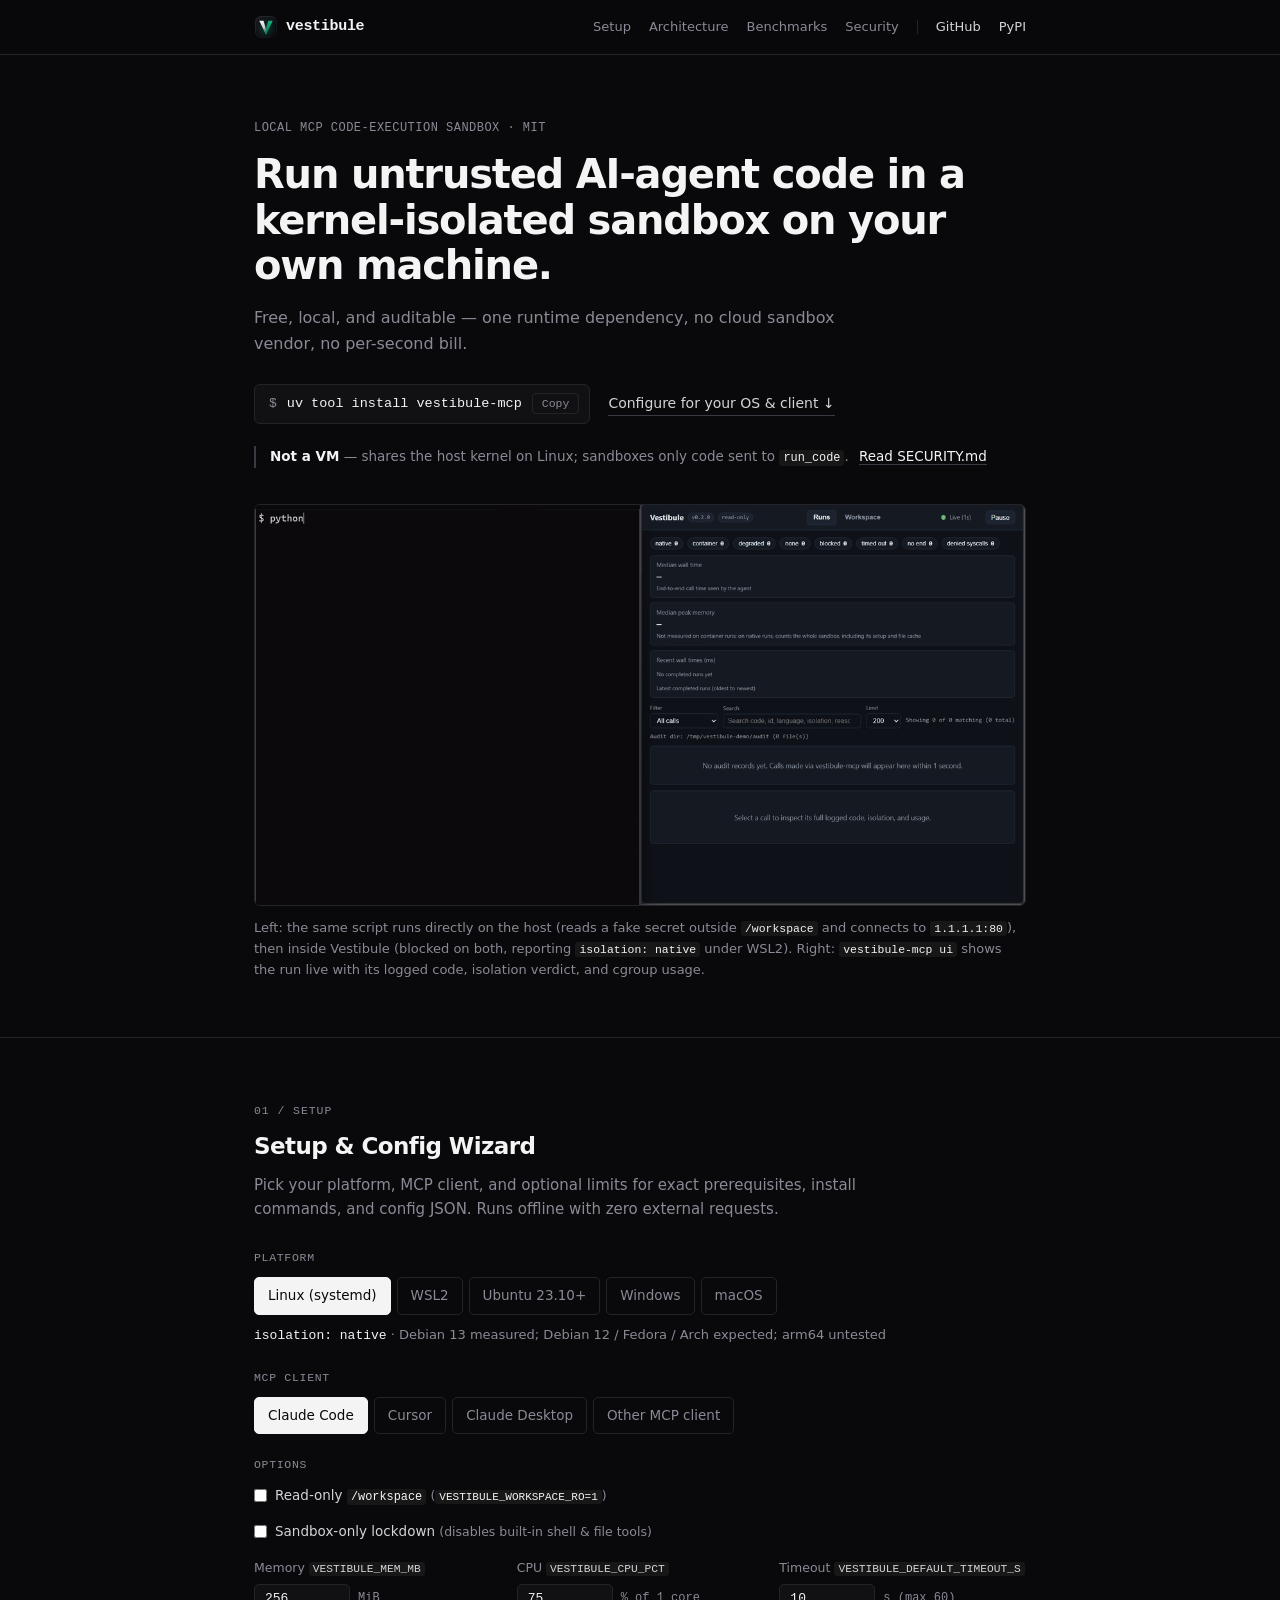
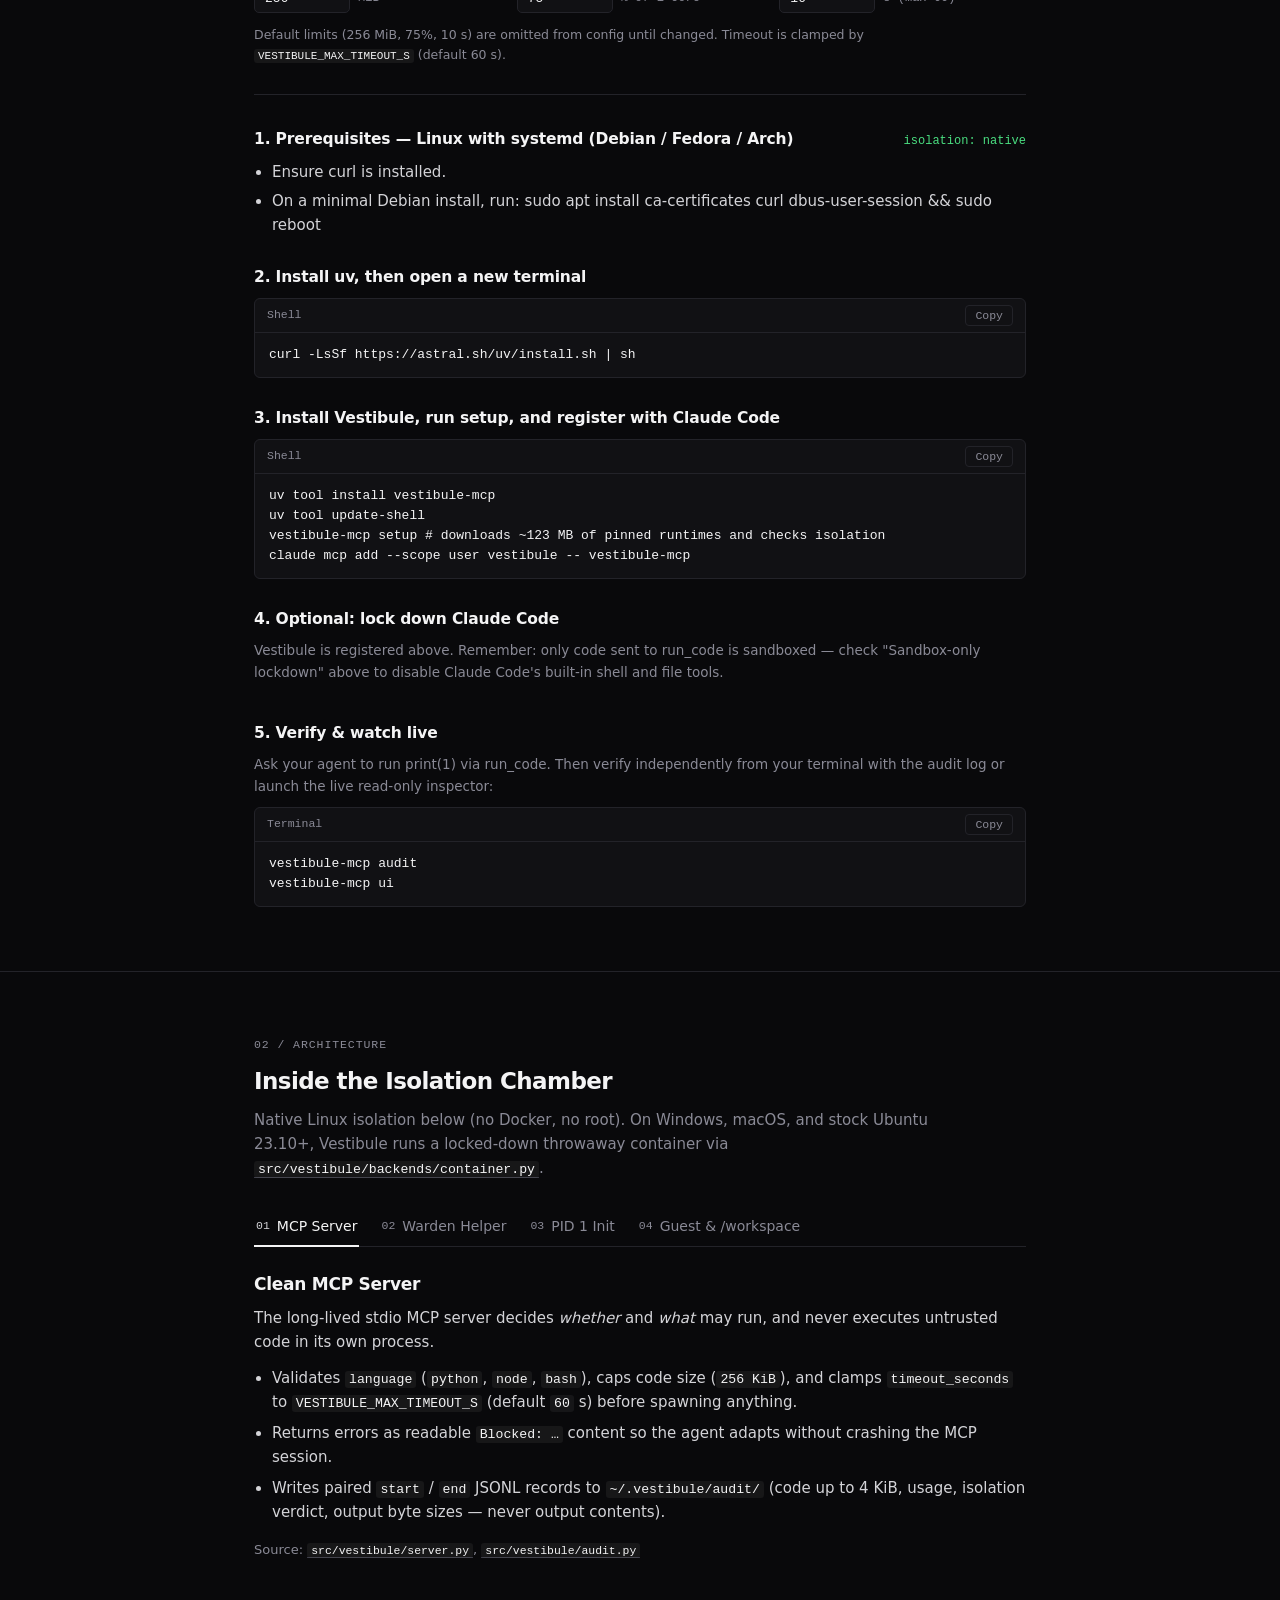
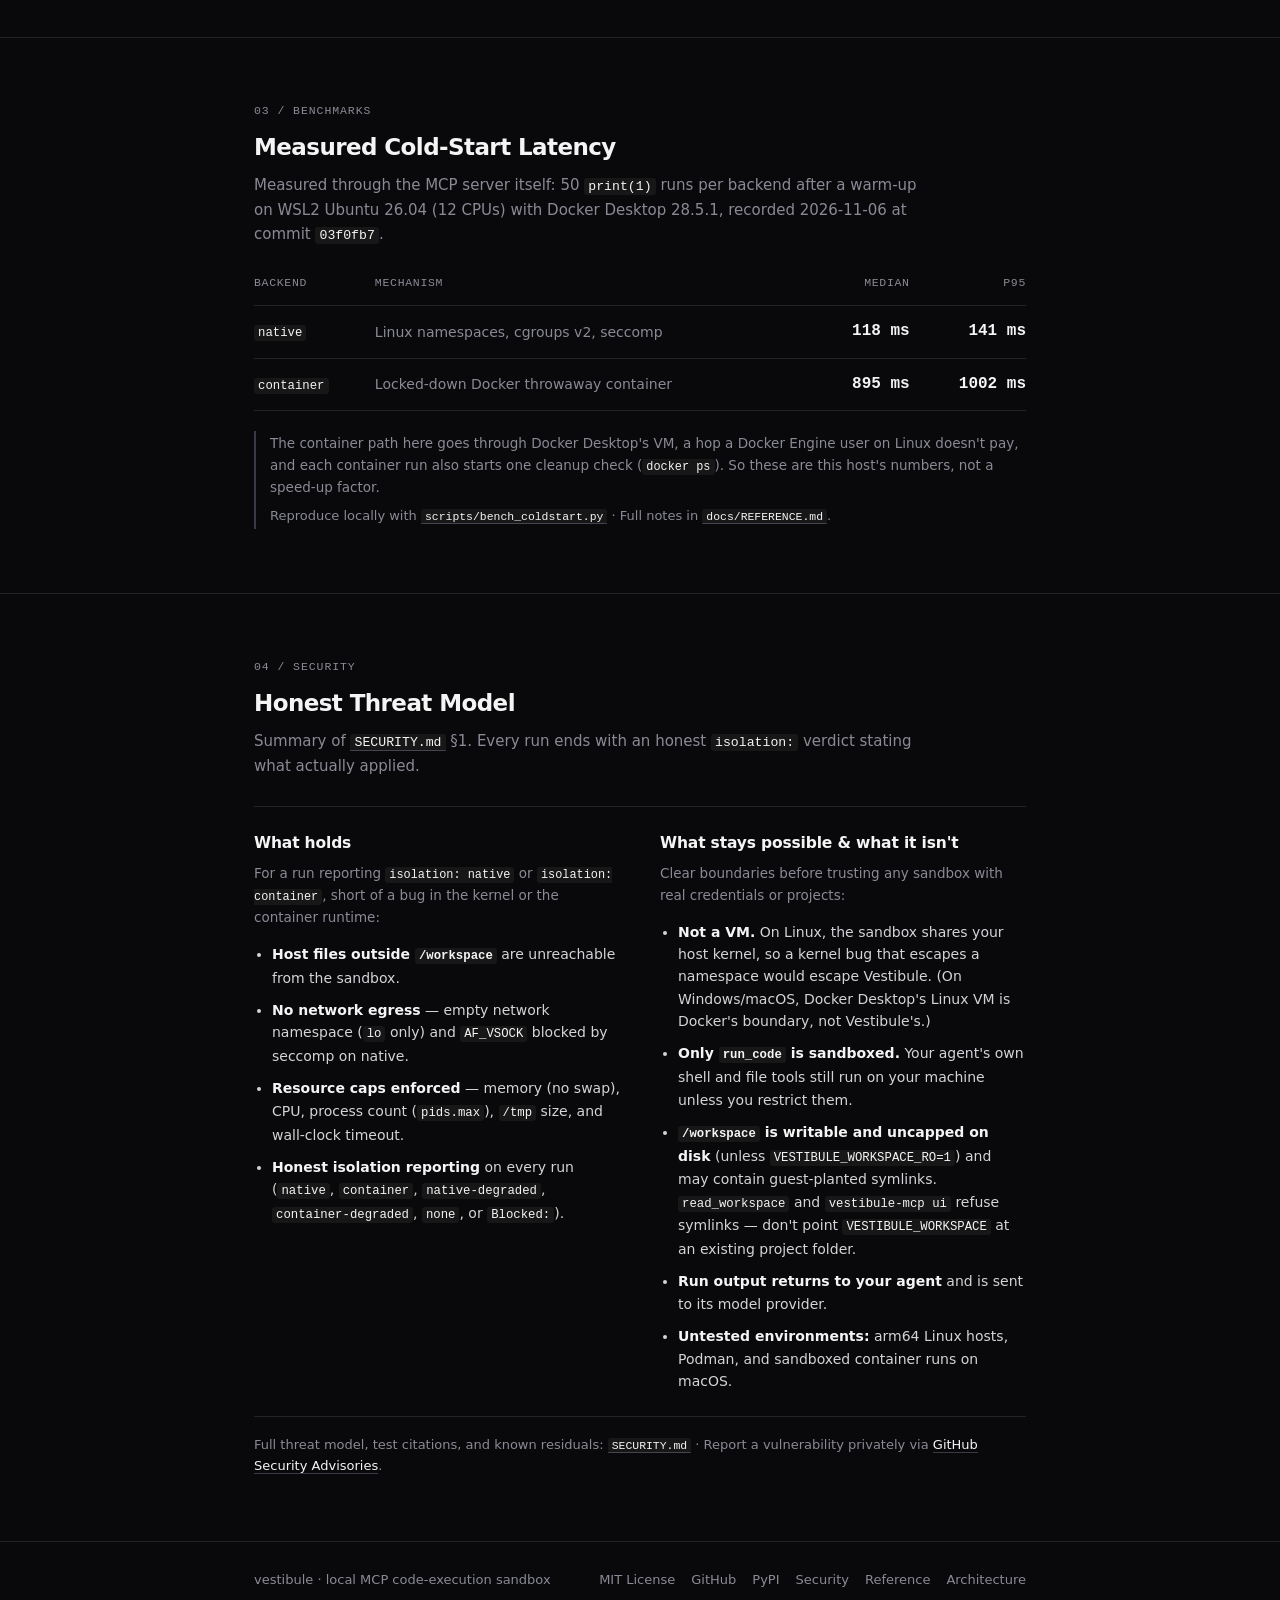
==== commit 5a28d691: "Add J2 navbar logo/favicon, enable Pages auto-deploy, and record 0.2.0 release" ====
--- a/site/index.html
+++ b/site/index.html
@@ -5,12 +5,17 @@
   <meta name="viewport" content="width=device-width, initial-scale=1">
   <title>Vestibule — Local, kernel-isolated sandbox for AI agents</title>
   <meta name="description" content="Run untrusted AI-agent code in a kernel-isolated sandbox on your own machine. Free, local, MIT-licensed MCP server with one runtime dependency.">
+  <meta property="og:title" content="Vestibule — Local, kernel-isolated sandbox for AI agents">
+  <meta property="og:description" content="Run untrusted AI-agent code in a kernel-isolated sandbox on your own machine. Free, local, MIT-licensed MCP server with one runtime dependency.">
+  <meta property="og:type" content="website">
+  <meta property="og:url" content="https://victorperson999.github.io/Vestibule/">
+  <link rel="icon" type="image/svg+xml" href="favicon.svg">
   <link rel="stylesheet" href="style.css">
 </head>
 <body>
   <header class="site-header">
     <div class="container header-inner">
-      <a class="brand" href="#hero">vestibule</a>
+      <a class="brand" href="#hero"><img class="brand-mark" src="assets/logo.svg" alt="" width="24" height="24" aria-hidden="true"><span>vestibule</span></a>
       <nav class="site-nav" aria-label="Primary">
         <a href="#setup">Setup</a>
         <a href="#how-it-works">Architecture</a>
--- a/site/style.css
+++ b/site/style.css
@@ -113,12 +113,22 @@
 }
 
 .brand {
+  display: inline-flex;
+  align-items: center;
+  gap: 8px;
   color: var(--text);
   font-family: var(--mono);
   font-weight: 600;
   font-size: 15px;
   letter-spacing: -0.02em;
   border-bottom: 0;
+}
+
+.brand-mark {
+  display: block;
+  width: 24px;
+  height: 24px;
+  flex-shrink: 0;
 }
 
 .brand:hover {
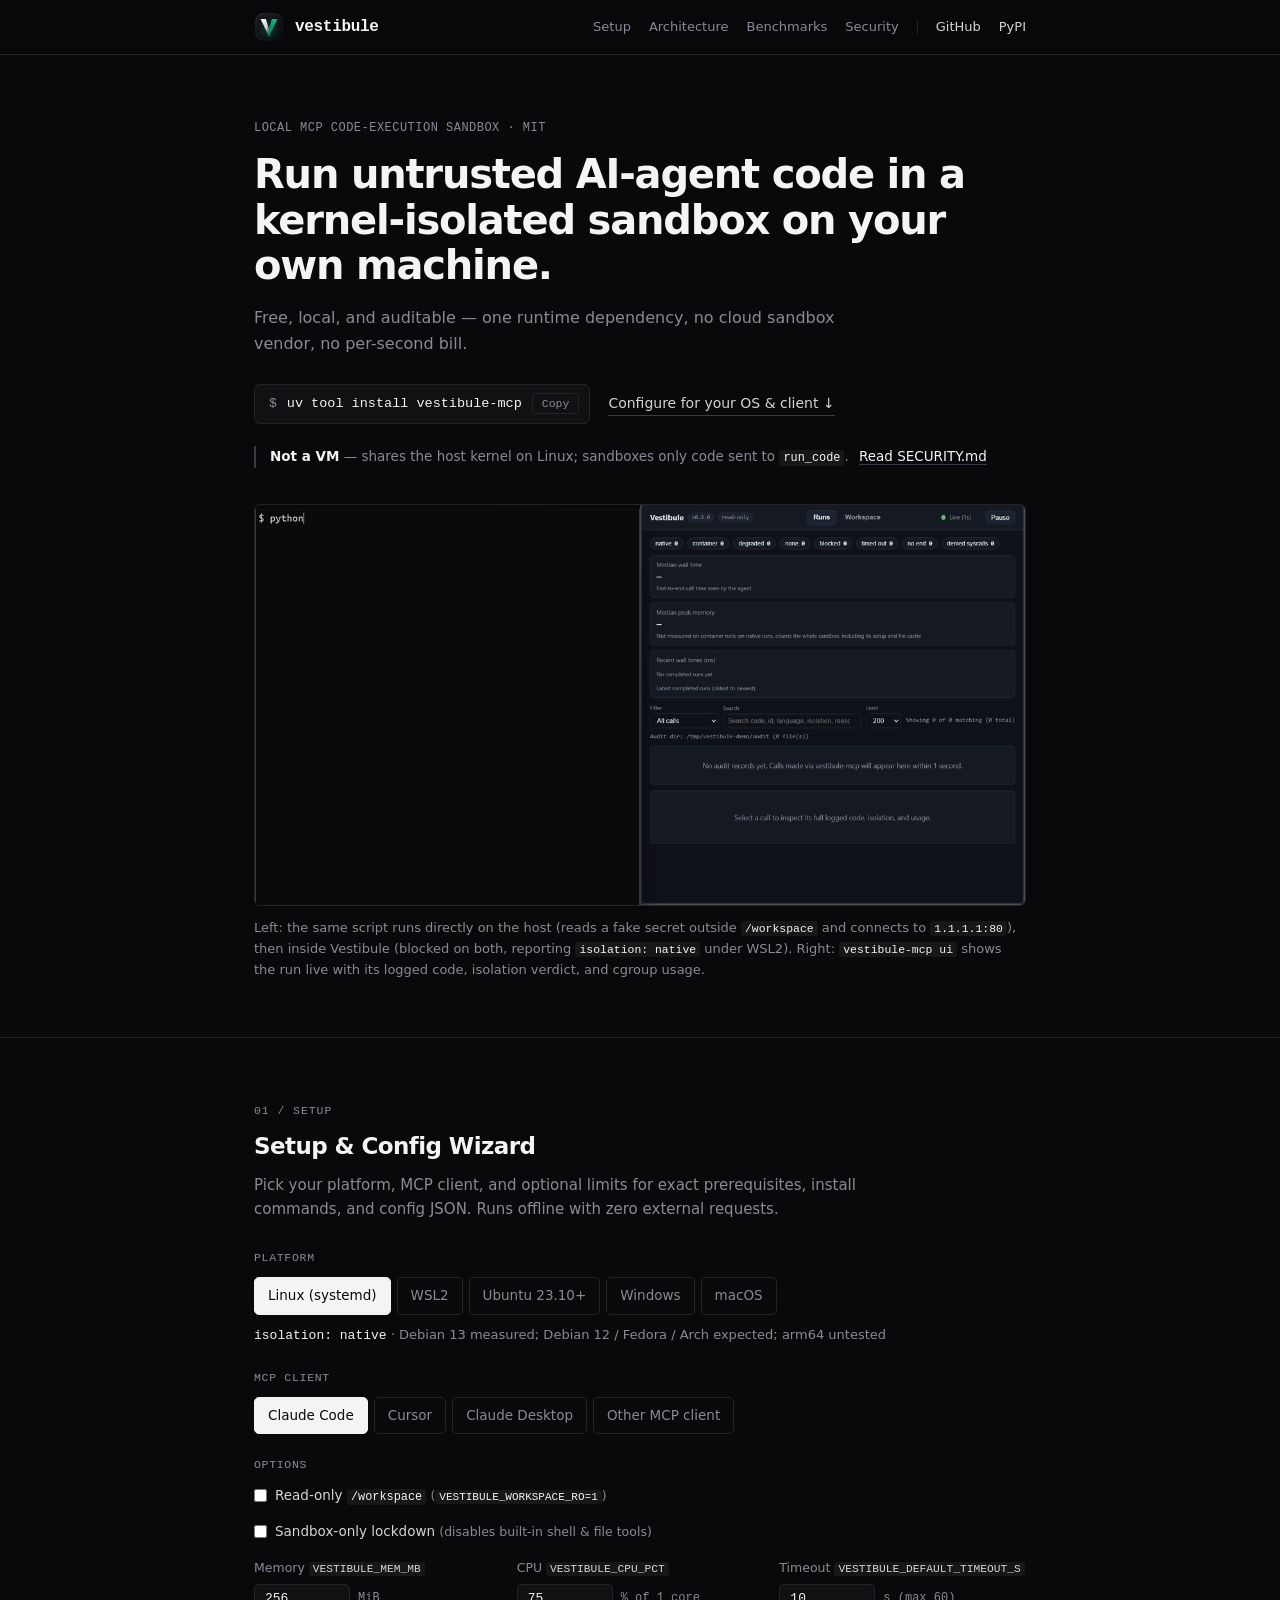
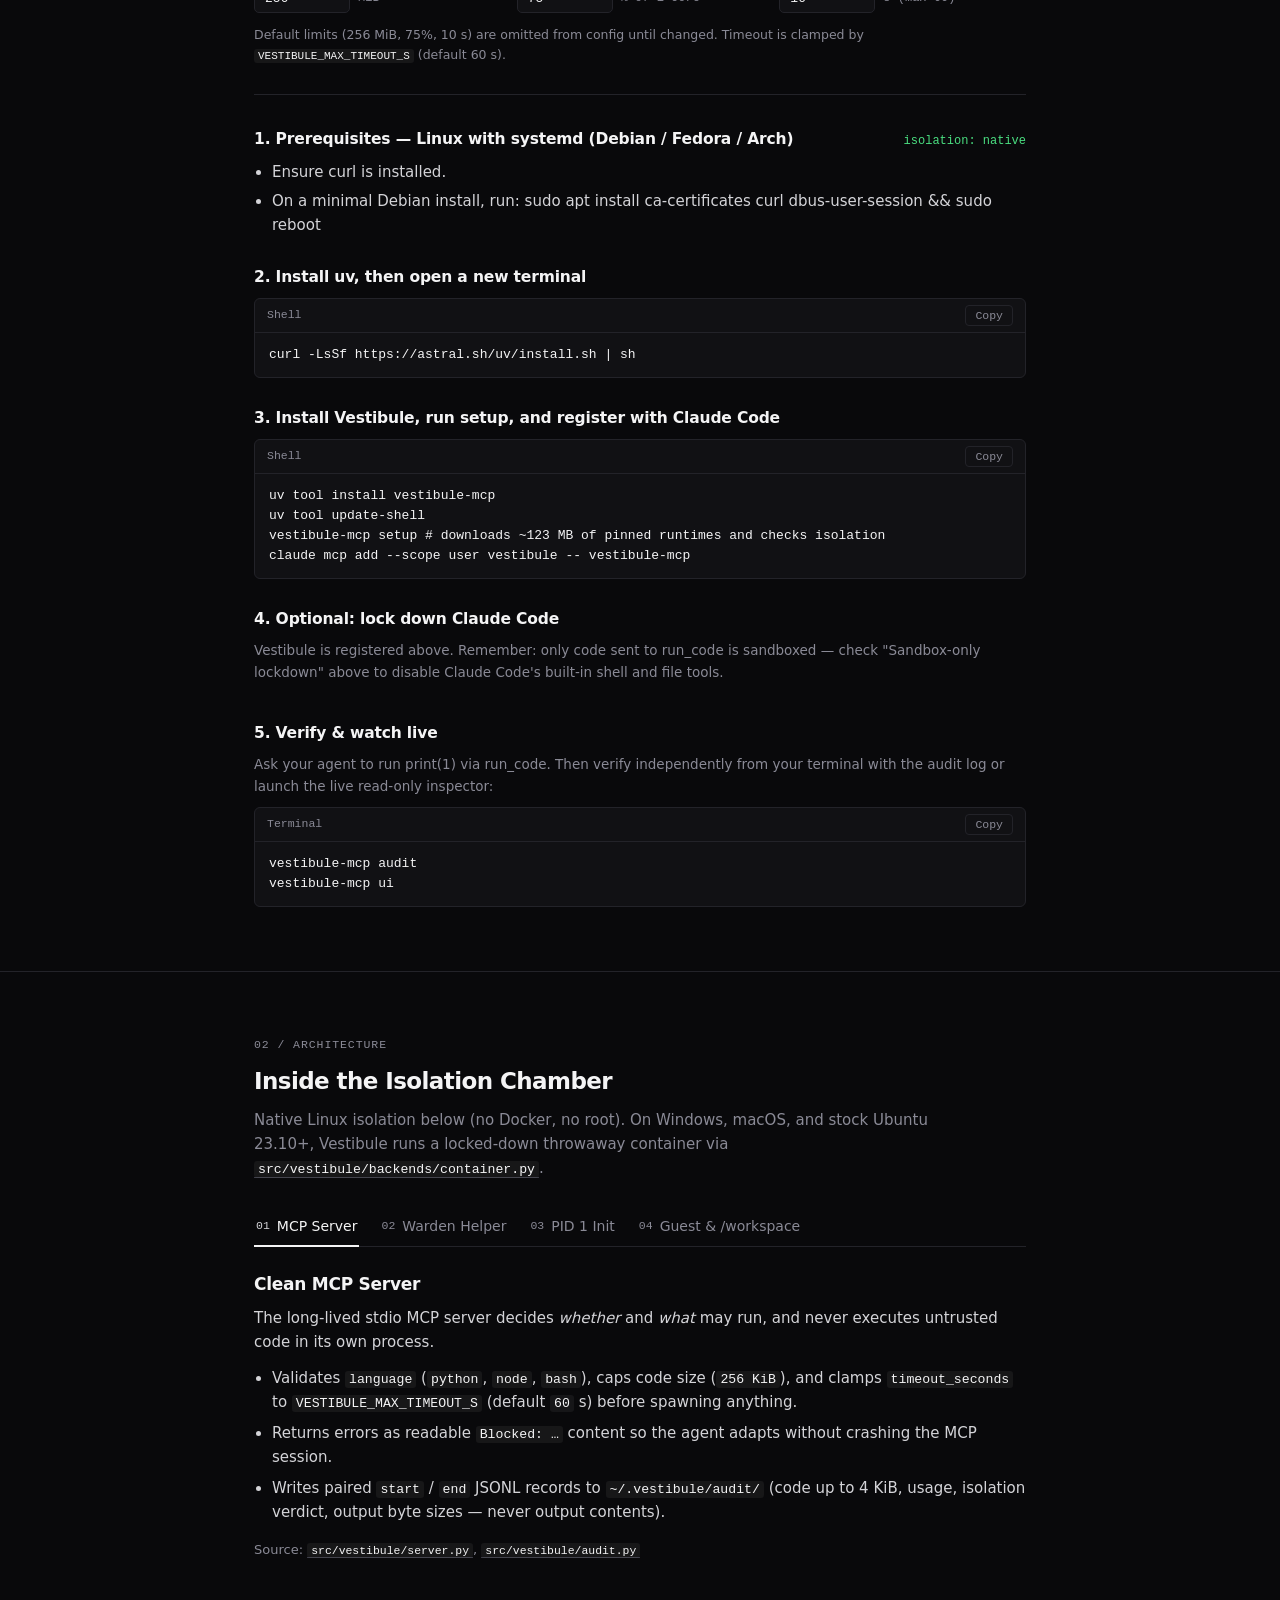
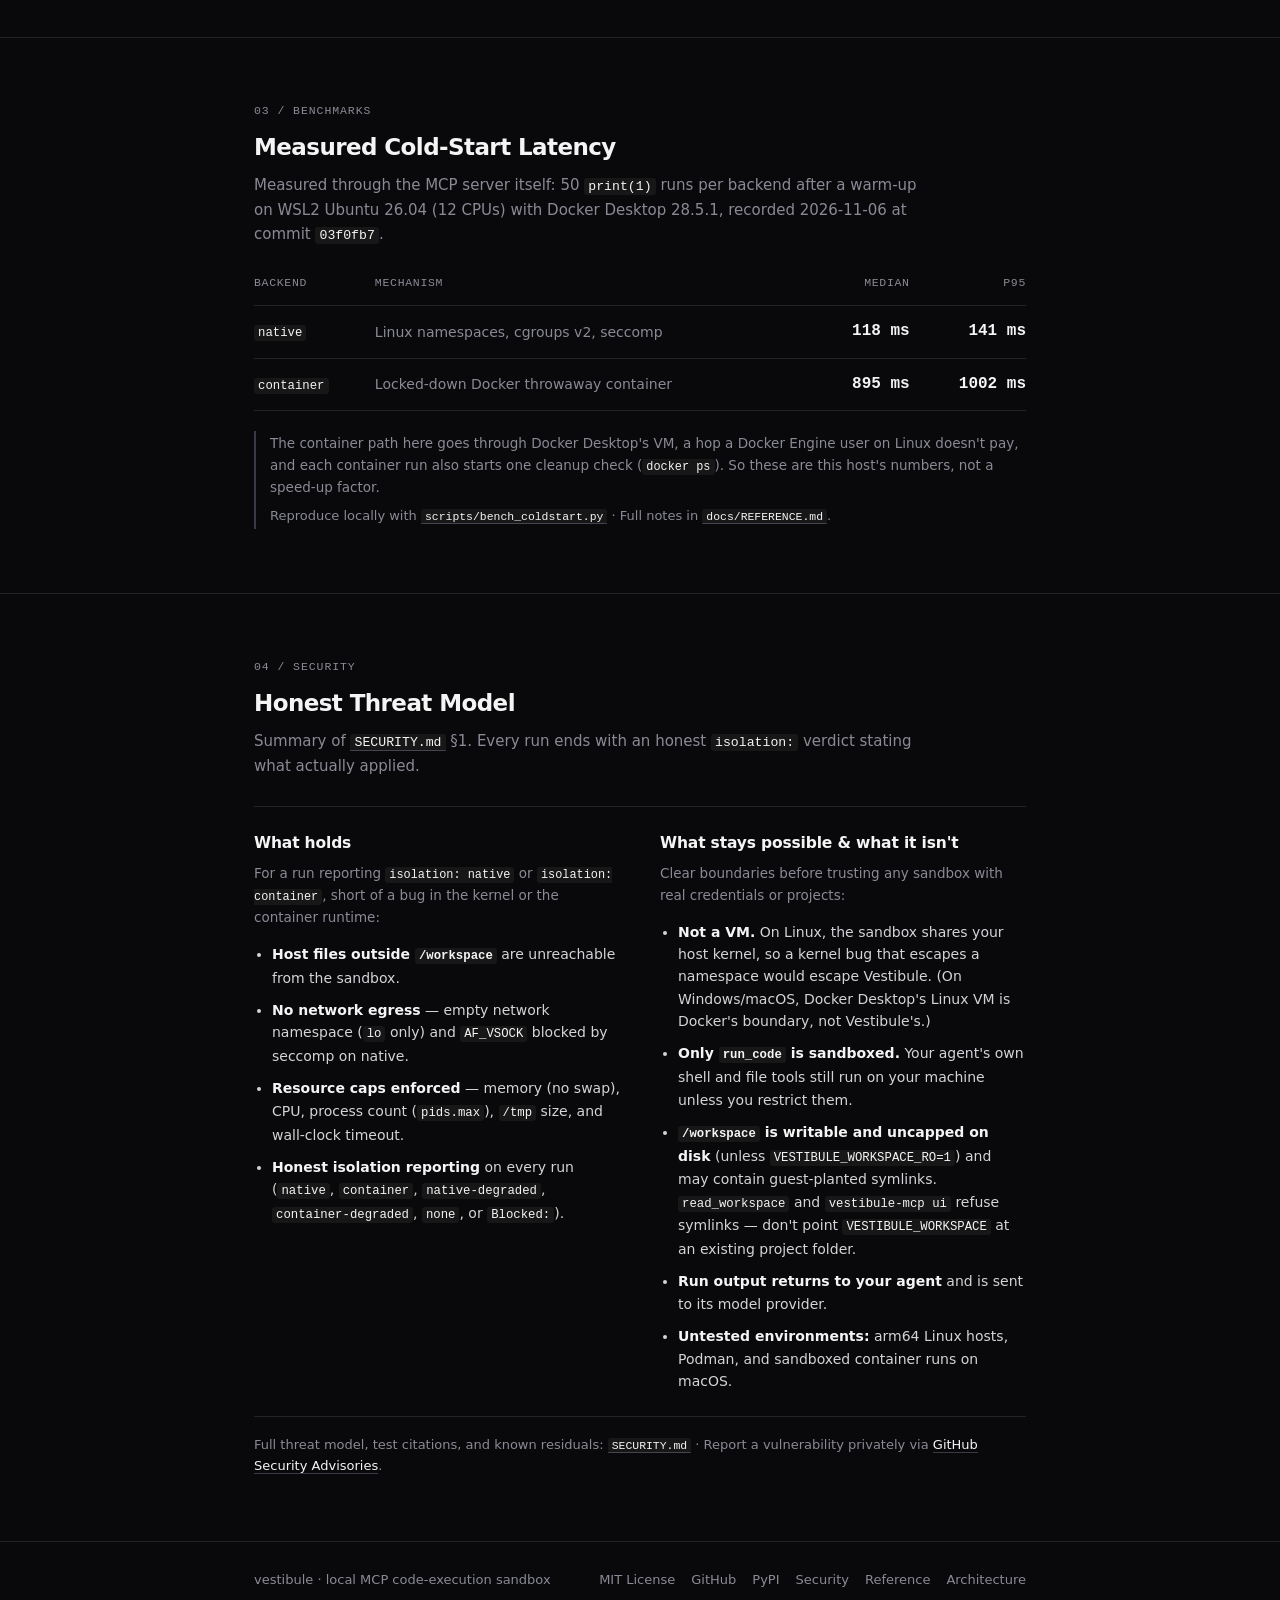
==== commit c42e0c37: "Enlarge navbar logo to 30px, align brand wordmark, and bust stylesheet cache" ====
--- a/site/index.html
+++ b/site/index.html
@@ -10,12 +10,12 @@
   <meta property="og:type" content="website">
   <meta property="og:url" content="https://victorperson999.github.io/Vestibule/">
   <link rel="icon" type="image/svg+xml" href="favicon.svg">
-  <link rel="stylesheet" href="style.css">
+  <link rel="stylesheet" href="style.css?v=2">
 </head>
 <body>
   <header class="site-header">
     <div class="container header-inner">
-      <a class="brand" href="#hero"><img class="brand-mark" src="assets/logo.svg" alt="" width="24" height="24" aria-hidden="true"><span>vestibule</span></a>
+      <a class="brand" href="#hero"><img class="brand-mark" src="assets/logo.svg" alt="" width="30" height="30" aria-hidden="true"><span>vestibule</span></a>
       <nav class="site-nav" aria-label="Primary">
         <a href="#setup">Setup</a>
         <a href="#how-it-works">Architecture</a>
--- a/site/style.css
+++ b/site/style.css
@@ -115,19 +115,20 @@
 .brand {
   display: inline-flex;
   align-items: center;
-  gap: 8px;
+  gap: 11px;
   color: var(--text);
   font-family: var(--mono);
   font-weight: 600;
-  font-size: 15px;
+  font-size: 16px;
+  line-height: 1;
   letter-spacing: -0.02em;
   border-bottom: 0;
 }
 
 .brand-mark {
   display: block;
-  width: 24px;
-  height: 24px;
+  width: 30px;
+  height: 30px;
   flex-shrink: 0;
 }
 
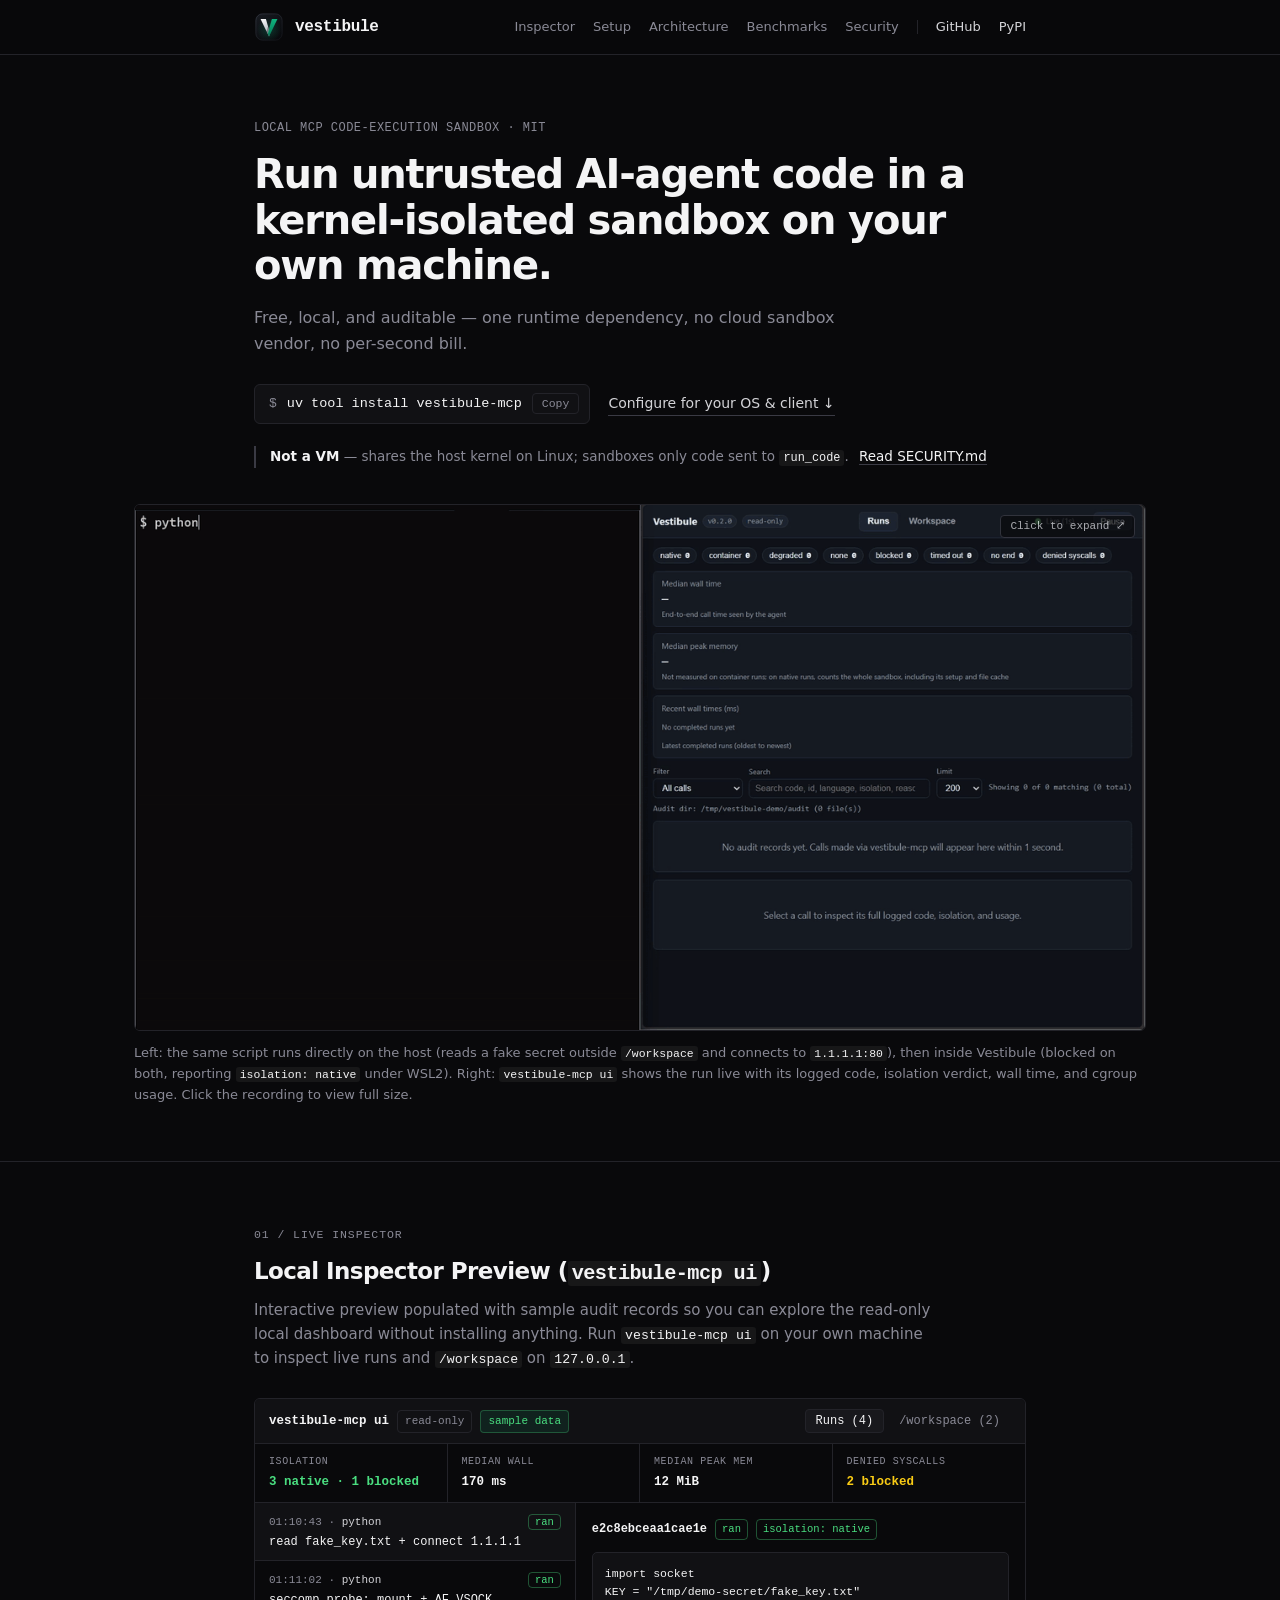
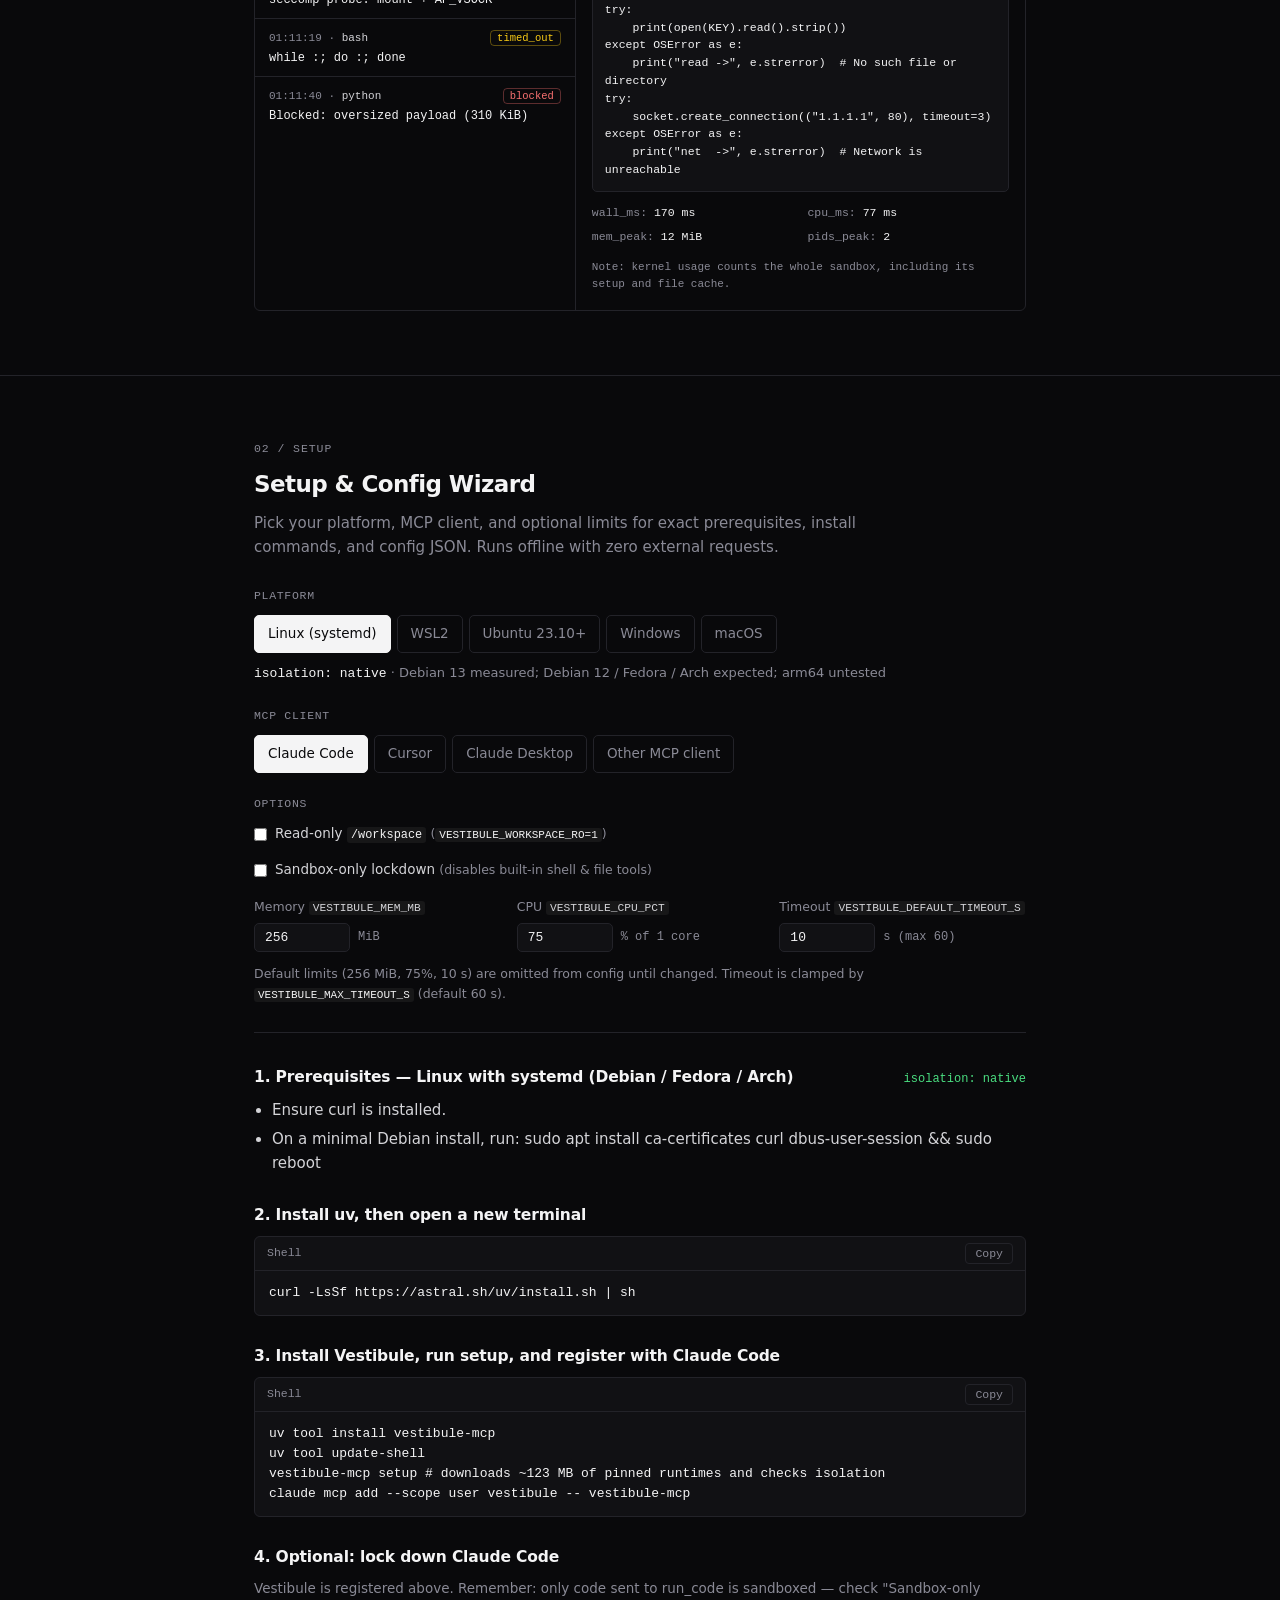
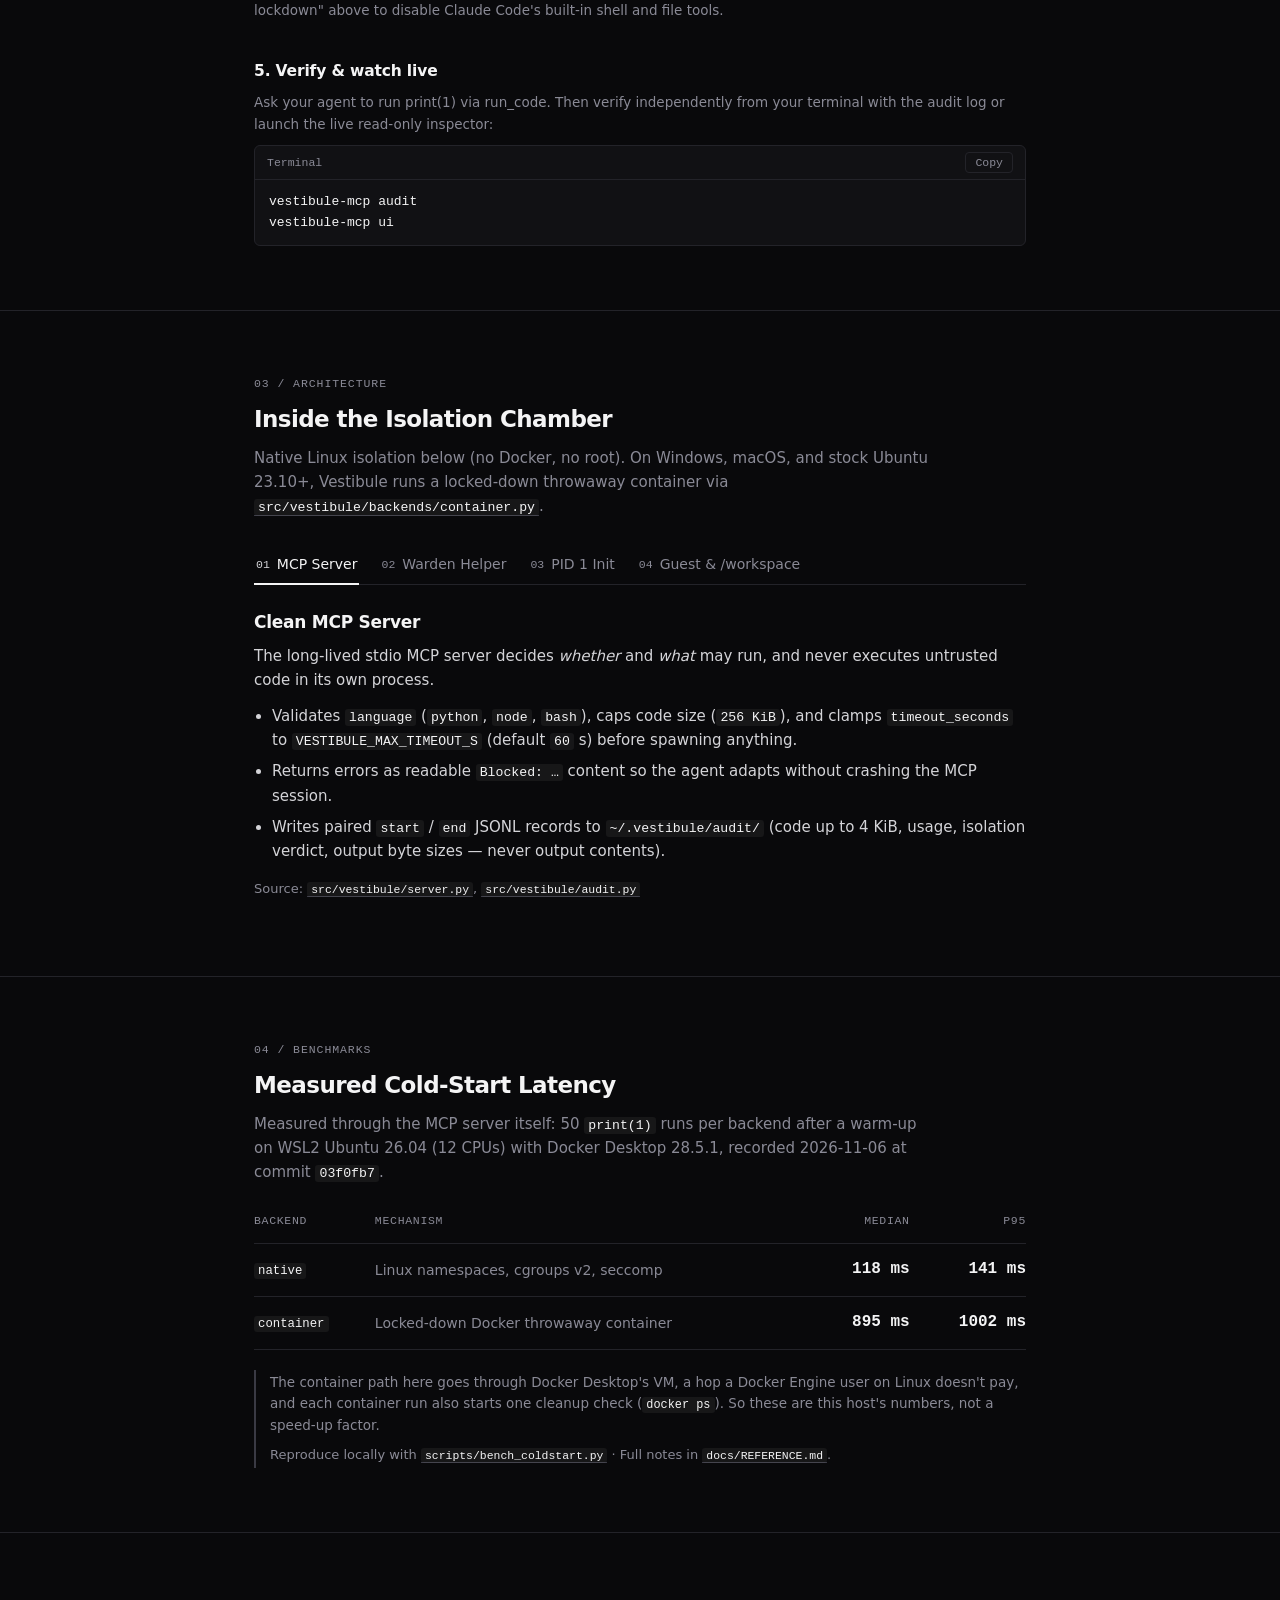
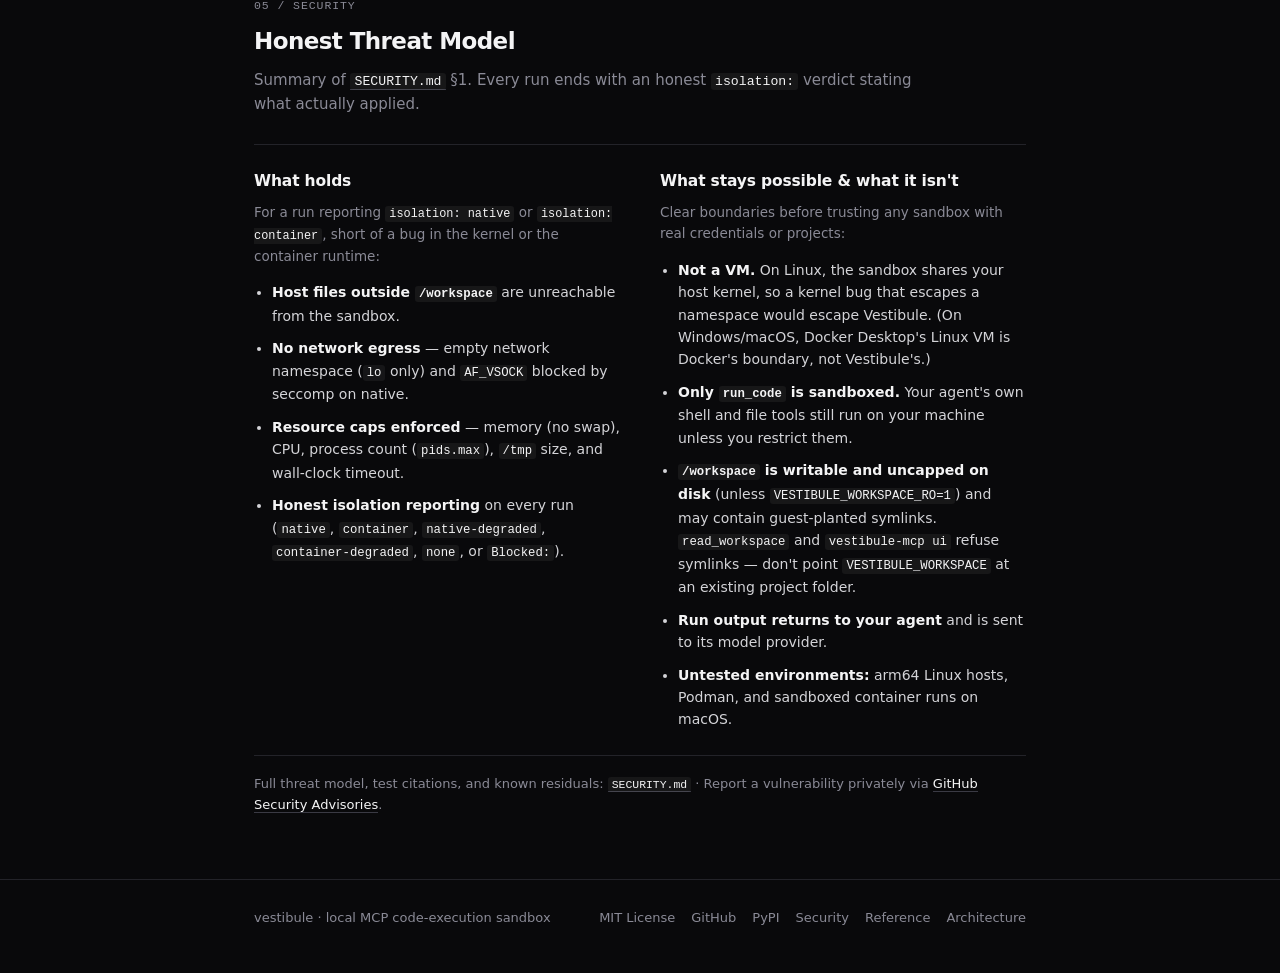
==== commit da2876ab: "Add click-to-expand demo lightbox and interactive vestibule-mcp ui preview to site" ====
--- a/site/index.html
+++ b/site/index.html
@@ -10,13 +10,14 @@
   <meta property="og:type" content="website">
   <meta property="og:url" content="https://victorperson999.github.io/Vestibule/">
   <link rel="icon" type="image/svg+xml" href="favicon.svg">
-  <link rel="stylesheet" href="style.css?v=2">
+  <link rel="stylesheet" href="style.css?v=3">
 </head>
 <body>
   <header class="site-header">
     <div class="container header-inner">
       <a class="brand" href="#hero"><img class="brand-mark" src="assets/logo.svg" alt="" width="30" height="30" aria-hidden="true"><span>vestibule</span></a>
       <nav class="site-nav" aria-label="Primary">
+        <a href="#inspector">Inspector</a>
         <a href="#setup">Setup</a>
         <a href="#how-it-works">Architecture</a>
         <a href="#benchmarks">Benchmarks</a>
@@ -48,25 +49,85 @@
           <strong>Not a VM</strong> — shares the host kernel on Linux; sandboxes only code sent to <code>run_code</code>.
           <a href="https://github.com/victorperson999/Vestibule/blob/main/SECURITY.md" rel="noopener noreferrer">Read SECURITY.md</a>
         </p>
-
+      </div>
+
+      <div class="container-wide">
         <figure class="demo-figure">
-          <img
-            src="assets/demo.gif"
-            alt="Split-screen recording. Left terminal runs a Python script on the host (reading a fake key file outside /workspace and connecting to 1.1.1.1:80), then runs the same script inside Vestibule where both fail (No such file or directory and Network is unreachable) with exit_code: 0 and isolation: native. Right pane shows vestibule-mcp ui updating live with the run, full logged code, isolation: native, and cgroup usage numbers."
-            width="1200"
-            height="624"
-          >
+          <button type="button" id="demo-expand-btn" class="demo-trigger" aria-label="Expand demo recording to full size">
+            <img
+              src="assets/demo.gif"
+              alt="Split-screen recording. Left terminal runs a Python script on the host (reading a fake key file outside /workspace and connecting to 1.1.1.1:80), then runs the same script inside Vestibule where both fail (No such file or directory and Network is unreachable) with exit_code: 0 and isolation: native. Right pane shows vestibule-mcp ui updating live with the run, full logged code, isolation: native, wall time, and cgroup usage."
+              width="1200"
+              height="624"
+            >
+            <span class="demo-expand-pill" aria-hidden="true">Click to expand &#x2922;</span>
+          </button>
           <figcaption>
-            Left: the same script runs directly on the host (reads a fake secret outside <code>/workspace</code> and connects to <code>1.1.1.1:80</code>), then inside Vestibule (blocked on both, reporting <code>isolation: native</code> under WSL2). Right: <code>vestibule-mcp ui</code> shows the run live with its logged code, isolation verdict, and cgroup usage.
+            Left: the same script runs directly on the host (reads a fake secret outside <code>/workspace</code> and connects to <code>1.1.1.1:80</code>), then inside Vestibule (blocked on both, reporting <code>isolation: native</code> under WSL2). Right: <code>vestibule-mcp ui</code> shows the run live with its logged code, isolation verdict, wall time, and cgroup usage. Click the recording to view full size.
           </figcaption>
         </figure>
+      </div>
+    </section>
+
+    <section id="inspector" class="section">
+      <div class="container">
+        <div class="section-head">
+          <p class="section-kicker">01 / Live Inspector</p>
+          <h2>Local Inspector Preview (<code>vestibule-mcp ui</code>)</h2>
+          <p class="section-sub">
+            Interactive preview populated with sample audit records so you can explore the read-only local dashboard without installing anything. Run <code>vestibule-mcp ui</code> on your own machine to inspect live runs and <code>/workspace</code> on <code>127.0.0.1</code>.
+          </p>
+        </div>
+
+        <div class="inspector-shell" aria-label="Sample vestibule-mcp ui preview">
+          <div class="inspector-bar">
+            <div class="inspector-brand">
+              <span class="inspector-title">vestibule-mcp ui</span>
+              <span class="inspector-pill">read-only</span>
+              <span class="inspector-pill inspector-pill-sample">sample data</span>
+            </div>
+            <div class="inspector-tabs">
+              <button type="button" id="insp-tab-runs" class="insp-tab is-active" aria-pressed="true">Runs (4)</button>
+              <button type="button" id="insp-tab-ws" class="insp-tab" aria-pressed="false">/workspace (2)</button>
+            </div>
+          </div>
+
+          <div id="insp-strip" class="inspector-strip">
+            <div class="insp-stat">
+              <span class="insp-stat-label">ISOLATION</span>
+              <span class="insp-stat-val is-ok">3 native · 1 blocked</span>
+            </div>
+            <div class="insp-stat">
+              <span class="insp-stat-label">MEDIAN WALL</span>
+              <span class="insp-stat-val">170 ms</span>
+            </div>
+            <div class="insp-stat">
+              <span class="insp-stat-label">MEDIAN PEAK MEM</span>
+              <span class="insp-stat-val">12 MiB</span>
+            </div>
+            <div class="insp-stat">
+              <span class="insp-stat-label">DENIED SYSCALLS</span>
+              <span class="insp-stat-val is-warn">2 blocked</span>
+            </div>
+          </div>
+
+          <div id="insp-runs-view" class="inspector-grid">
+            <div id="insp-run-list" class="inspector-list"></div>
+            <div id="insp-run-detail" class="inspector-detail"></div>
+          </div>
+
+          <div id="insp-ws-view" class="inspector-grid is-hidden">
+            <div id="insp-ws-list" class="inspector-list"></div>
+            <div id="insp-ws-detail" class="inspector-detail"></div>
+          </div>
+        </div>
       </div>
     </section>
 
     <section id="setup" class="section">
       <div class="container">
         <div class="section-head">
-          <p class="section-kicker">01 / Setup</p>
+          <p class="section-kicker">02 / Setup</p>
           <h2>Setup &amp; Config Wizard</h2>
           <p class="section-sub">Pick your platform, MCP client, and optional limits for exact prerequisites, install commands, and config JSON. Runs offline with zero external requests.</p>
         </div>
@@ -178,7 +239,7 @@
     <section id="how-it-works" class="section">
       <div class="container">
         <div class="section-head">
-          <p class="section-kicker">02 / Architecture</p>
+          <p class="section-kicker">03 / Architecture</p>
           <h2>Inside the Isolation Chamber</h2>
           <p class="section-sub">
             Native Linux isolation below (no Docker, no root). On Windows, macOS, and stock Ubuntu 23.10+, Vestibule runs a locked-down throwaway container via <a href="https://github.com/victorperson999/Vestibule/blob/main/src/vestibule/backends/container.py" rel="noopener noreferrer"><code>src/vestibule/backends/container.py</code></a>.
@@ -305,7 +366,7 @@
     <section id="benchmarks" class="section">
       <div class="container">
         <div class="section-head">
-          <p class="section-kicker">03 / Benchmarks</p>
+          <p class="section-kicker">04 / Benchmarks</p>
           <h2>Measured Cold-Start Latency</h2>
           <p class="section-sub">Measured through the MCP server itself: 50 <code>print(1)</code> runs per backend after a warm-up on WSL2 Ubuntu 26.04 (12 CPUs) with Docker Desktop 28.5.1, recorded 2026-11-06 at commit <code>03f0fb7</code>.</p>
         </div>
@@ -347,7 +408,7 @@
     <section id="security" class="section">
       <div class="container">
         <div class="section-head">
-          <p class="section-kicker">04 / Security</p>
+          <p class="section-kicker">05 / Security</p>
           <h2>Honest Threat Model</h2>
           <p class="section-sub">Summary of <a href="https://github.com/victorperson999/Vestibule/blob/main/SECURITY.md" rel="noopener noreferrer"><code>SECURITY.md</code></a> §1. Every run ends with an honest <code>isolation:</code> verdict stating what actually applied.</p>
         </div>
@@ -382,6 +443,21 @@
         </p>
       </div>
     </section>
+    <dialog id="demo-lightbox" class="demo-lightbox" aria-label="Expanded demo recording">
+      <div class="demo-lightbox-inner">
+        <div class="demo-lightbox-bar">
+          <span class="demo-lightbox-title">Host vs Vestibule (<code>isolation: native</code>) + live <code>vestibule-mcp ui</code></span>
+          <button type="button" id="demo-lightbox-close" class="demo-lightbox-close">Close (Esc)</button>
+        </div>
+        <img
+          src="assets/demo.gif"
+          alt="Expanded split-screen recording showing host probe vs Vestibule isolation: native and live vestibule-mcp ui."
+          width="1200"
+          height="624"
+          class="demo-lightbox-img"
+        >
+      </div>
+    </dialog>
   </main>
 
   <footer class="site-footer">
@@ -541,6 +617,6 @@
   }
 }
   </script>
-  <script src="app.js" defer></script>
+  <script src="app.js?v=2" defer></script>
 </body>
 </html>
--- a/site/style.css
+++ b/site/style.css
@@ -91,6 +91,13 @@
   padding: 0 24px;
 }
 
+.container-wide {
+  width: 100%;
+  max-width: 1060px;
+  margin: 0 auto;
+  padding: 0 24px;
+}
+
 /* Header */
 .site-header {
   position: sticky;
@@ -284,19 +291,393 @@
   margin: 0;
 }
 
+.demo-trigger {
+  position: relative;
+  display: block;
+  width: 100%;
+  padding: 0;
+  border: 1px solid var(--border);
+  border-radius: 6px;
+  background: #060608;
+  cursor: zoom-in;
+  overflow: hidden;
+  transition: border-color 0.14s ease;
+}
+
+.demo-trigger:hover,
+.demo-trigger:focus-visible {
+  border-color: var(--border-strong);
+}
+
 .demo-figure img {
   display: block;
   width: 100%;
   height: auto;
-  border-radius: 6px;
-  border: 1px solid var(--border);
   background: #060608;
+}
+
+.demo-expand-pill {
+  position: absolute;
+  top: 10px;
+  right: 10px;
+  padding: 4px 9px;
+  border-radius: 4px;
+  border: 1px solid var(--border-strong);
+  background: rgba(9, 9, 11, 0.86);
+  color: var(--text-2);
+  font-family: var(--mono);
+  font-size: 11px;
+  line-height: 1.2;
+  opacity: 0.78;
+  transition: opacity 0.14s ease, color 0.14s ease;
+}
+
+.demo-trigger:hover .demo-expand-pill,
+.demo-trigger:focus-visible .demo-expand-pill {
+  opacity: 1;
+  color: var(--text);
 }
 
 .demo-figure figcaption {
   margin-top: 12px;
   color: var(--muted);
   font-size: 13px;
+}
+
+/* Lightbox dialog */
+.demo-lightbox {
+  padding: 0;
+  border: 1px solid var(--border-strong);
+  border-radius: 8px;
+  background: var(--bg);
+  color: var(--text);
+  max-width: min(1240px, 95vw);
+  width: 95vw;
+  box-shadow: 0 24px 80px rgba(0, 0, 0, 0.75);
+}
+
+.demo-lightbox::backdrop {
+  background: rgba(5, 5, 7, 0.86);
+  backdrop-filter: blur(4px);
+}
+
+.demo-lightbox-inner {
+  display: flex;
+  flex-direction: column;
+}
+
+.demo-lightbox-bar {
+  display: flex;
+  align-items: center;
+  justify-content: space-between;
+  gap: 12px;
+  padding: 10px 14px;
+  border-bottom: 1px solid var(--border);
+  background: var(--surface);
+}
+
+.demo-lightbox-title {
+  font-size: 12.5px;
+  color: var(--muted);
+}
+
+.demo-lightbox-close {
+  background: transparent;
+  color: var(--text-2);
+  border: 1px solid var(--border-strong);
+  border-radius: 4px;
+  padding: 4px 10px;
+  font-family: var(--mono);
+  font-size: 11.5px;
+  cursor: pointer;
+}
+
+.demo-lightbox-close:hover {
+  color: var(--text);
+  border-color: var(--text);
+}
+
+.demo-lightbox-img {
+  display: block;
+  width: 100%;
+  height: auto;
+  background: #060608;
+}
+
+/* Interactive Inspector Preview */
+.inspector-shell {
+  border: 1px solid var(--border);
+  border-radius: 6px;
+  background: var(--bg);
+  overflow: hidden;
+}
+
+.inspector-bar {
+  display: flex;
+  align-items: center;
+  justify-content: space-between;
+  gap: 12px;
+  flex-wrap: wrap;
+  padding: 10px 14px;
+  background: var(--surface);
+  border-bottom: 1px solid var(--border);
+}
+
+.inspector-brand {
+  display: flex;
+  align-items: center;
+  gap: 8px;
+  flex-wrap: wrap;
+}
+
+.inspector-title {
+  font-family: var(--mono);
+  font-size: 12.5px;
+  font-weight: 600;
+  color: var(--text);
+}
+
+.inspector-pill {
+  font-family: var(--mono);
+  font-size: 11px;
+  padding: 2px 7px;
+  border-radius: 4px;
+  border: 1px solid var(--border);
+  color: var(--muted);
+}
+
+.inspector-pill-sample {
+  border-color: rgba(74, 222, 128, 0.28);
+  background: rgba(16, 185, 129, 0.1);
+  color: var(--ok);
+}
+
+.inspector-tabs {
+  display: inline-flex;
+  gap: 4px;
+}
+
+.insp-tab {
+  background: transparent;
+  color: var(--muted);
+  border: 1px solid transparent;
+  border-radius: 4px;
+  padding: 4px 10px;
+  font-family: var(--mono);
+  font-size: 12px;
+  cursor: pointer;
+  transition: color 0.12s ease, background 0.12s ease, border-color 0.12s ease;
+}
+
+.insp-tab:hover {
+  color: var(--text);
+}
+
+.insp-tab.is-active {
+  background: var(--surface-hover);
+  border-color: var(--border);
+  color: var(--text);
+}
+
+.inspector-strip {
+  display: grid;
+  grid-template-columns: repeat(4, minmax(0, 1fr));
+  border-bottom: 1px solid var(--border);
+}
+
+.insp-stat {
+  padding: 10px 14px;
+  border-right: 1px solid var(--border);
+  display: flex;
+  flex-direction: column;
+  gap: 2px;
+  font-family: var(--mono);
+}
+
+.insp-stat:last-child {
+  border-right: 0;
+}
+
+.insp-stat-label {
+  font-size: 10px;
+  letter-spacing: 0.06em;
+  color: var(--muted);
+}
+
+.insp-stat-val {
+  font-size: 12.5px;
+  font-weight: 600;
+  color: var(--text);
+}
+
+.insp-stat-val.is-ok {
+  color: var(--ok);
+}
+
+.insp-stat-val.is-warn {
+  color: var(--warn);
+}
+
+.inspector-grid {
+  display: grid;
+  grid-template-columns: minmax(0, 5fr) minmax(0, 7fr);
+  min-height: 290px;
+}
+
+.inspector-list {
+  border-right: 1px solid var(--border);
+  display: flex;
+  flex-direction: column;
+}
+
+.insp-row {
+  width: 100%;
+  text-align: left;
+  background: transparent;
+  border: 0;
+  border-bottom: 1px solid var(--border);
+  padding: 11px 14px;
+  cursor: pointer;
+  color: var(--text-2);
+  font-family: var(--mono);
+  transition: background 0.12s ease;
+}
+
+.insp-row:last-child {
+  border-bottom: 0;
+}
+
+.insp-row:hover {
+  background: rgba(255, 255, 255, 0.025);
+}
+
+.insp-row.is-active {
+  background: var(--surface);
+}
+
+.insp-row-top {
+  display: flex;
+  align-items: center;
+  justify-content: space-between;
+  gap: 8px;
+  font-size: 11px;
+  color: var(--muted);
+}
+
+.insp-row-lang {
+  color: var(--text-2);
+}
+
+.insp-row-preview {
+  margin-top: 5px;
+  font-size: 12px;
+  color: var(--text);
+  white-space: nowrap;
+  overflow: hidden;
+  text-overflow: ellipsis;
+}
+
+.insp-row-sub {
+  margin-top: 4px;
+  font-size: 11px;
+  color: var(--muted);
+}
+
+.insp-badge {
+  display: inline-block;
+  padding: 1px 6px;
+  border-radius: 4px;
+  border: 1px solid var(--border);
+  font-size: 10.5px;
+  font-family: var(--mono);
+  color: var(--muted);
+}
+
+.insp-badge-ok {
+  color: var(--ok);
+  border-color: rgba(74, 222, 128, 0.35);
+}
+
+.insp-badge-warn {
+  color: var(--warn);
+  border-color: rgba(250, 204, 21, 0.35);
+}
+
+.insp-badge-danger {
+  color: var(--danger);
+  border-color: rgba(248, 113, 113, 0.35);
+}
+
+.inspector-detail {
+  padding: 16px;
+  display: flex;
+  flex-direction: column;
+  gap: 12px;
+  font-family: var(--mono);
+  font-size: 12px;
+  min-width: 0;
+}
+
+.insp-detail-head {
+  display: flex;
+  align-items: center;
+  flex-wrap: wrap;
+  gap: 8px;
+}
+
+.insp-detail-id {
+  font-weight: 600;
+  color: var(--text);
+}
+
+.insp-code {
+  margin: 0;
+  padding: 12px;
+  border-radius: 5px;
+  border: 1px solid var(--border);
+  background: var(--surface);
+  color: var(--text);
+  font-family: var(--mono);
+  font-size: 11.5px;
+  line-height: 1.55;
+  overflow-x: auto;
+  white-space: pre-wrap;
+}
+
+.insp-code-refused {
+  border-color: rgba(248, 113, 113, 0.35);
+  color: var(--danger);
+}
+
+.insp-note-warn {
+  margin: 0;
+  font-size: 11.5px;
+  color: var(--warn);
+}
+
+.insp-note-danger {
+  margin: 0;
+  font-size: 11.5px;
+  color: var(--danger);
+}
+
+.insp-metrics {
+  display: grid;
+  grid-template-columns: repeat(2, minmax(0, 1fr));
+  gap: 6px 14px;
+  font-size: 11.5px;
+  color: var(--muted);
+}
+
+.insp-metrics strong {
+  color: var(--text);
+  font-weight: 500;
+}
+
+.insp-caveat {
+  margin: 0;
+  font-size: 11px;
+  color: var(--muted);
 }
 
 /* Sections */
@@ -835,14 +1216,39 @@
   }
 
   .numeric-grid,
+  .threat-columns,
+  .inspector-grid {
+    grid-template-columns: 1fr;
+    gap: 0;
+  }
+
+  .numeric-grid,
   .threat-columns {
-    grid-template-columns: 1fr;
     gap: 24px;
   }
+
+  .inspector-list {
+    border-right: 0;
+    border-bottom: 1px solid var(--border);
+  }
+
+  .inspector-strip {
+    grid-template-columns: repeat(2, minmax(0, 1fr));
+  }
+
+  .insp-stat:nth-child(2) {
+    border-right: 0;
+  }
+
+  .insp-stat:nth-child(1),
+  .insp-stat:nth-child(2) {
+    border-bottom: 1px solid var(--border);
+  }
 }
 
 @media (max-width: 480px) {
-  .container {
+  .container,
+  .container-wide {
     padding: 0 16px;
   }
 
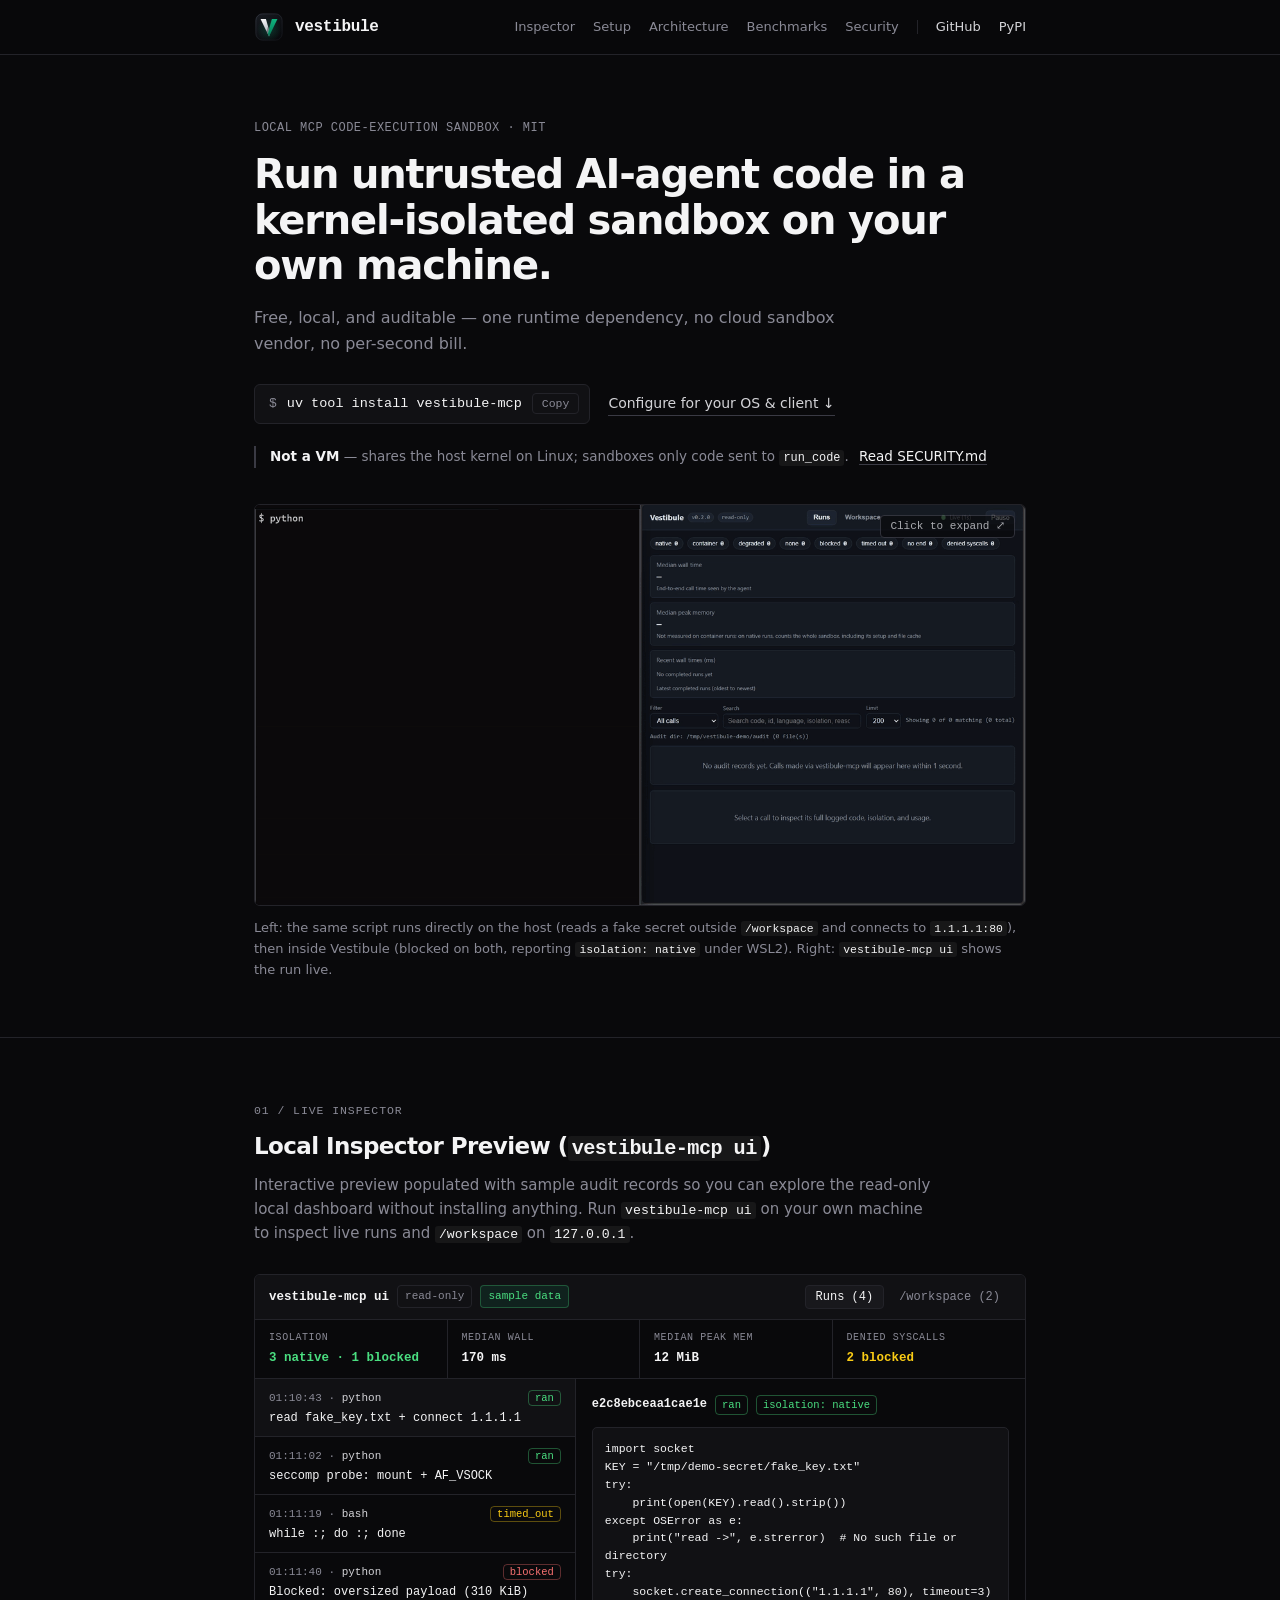
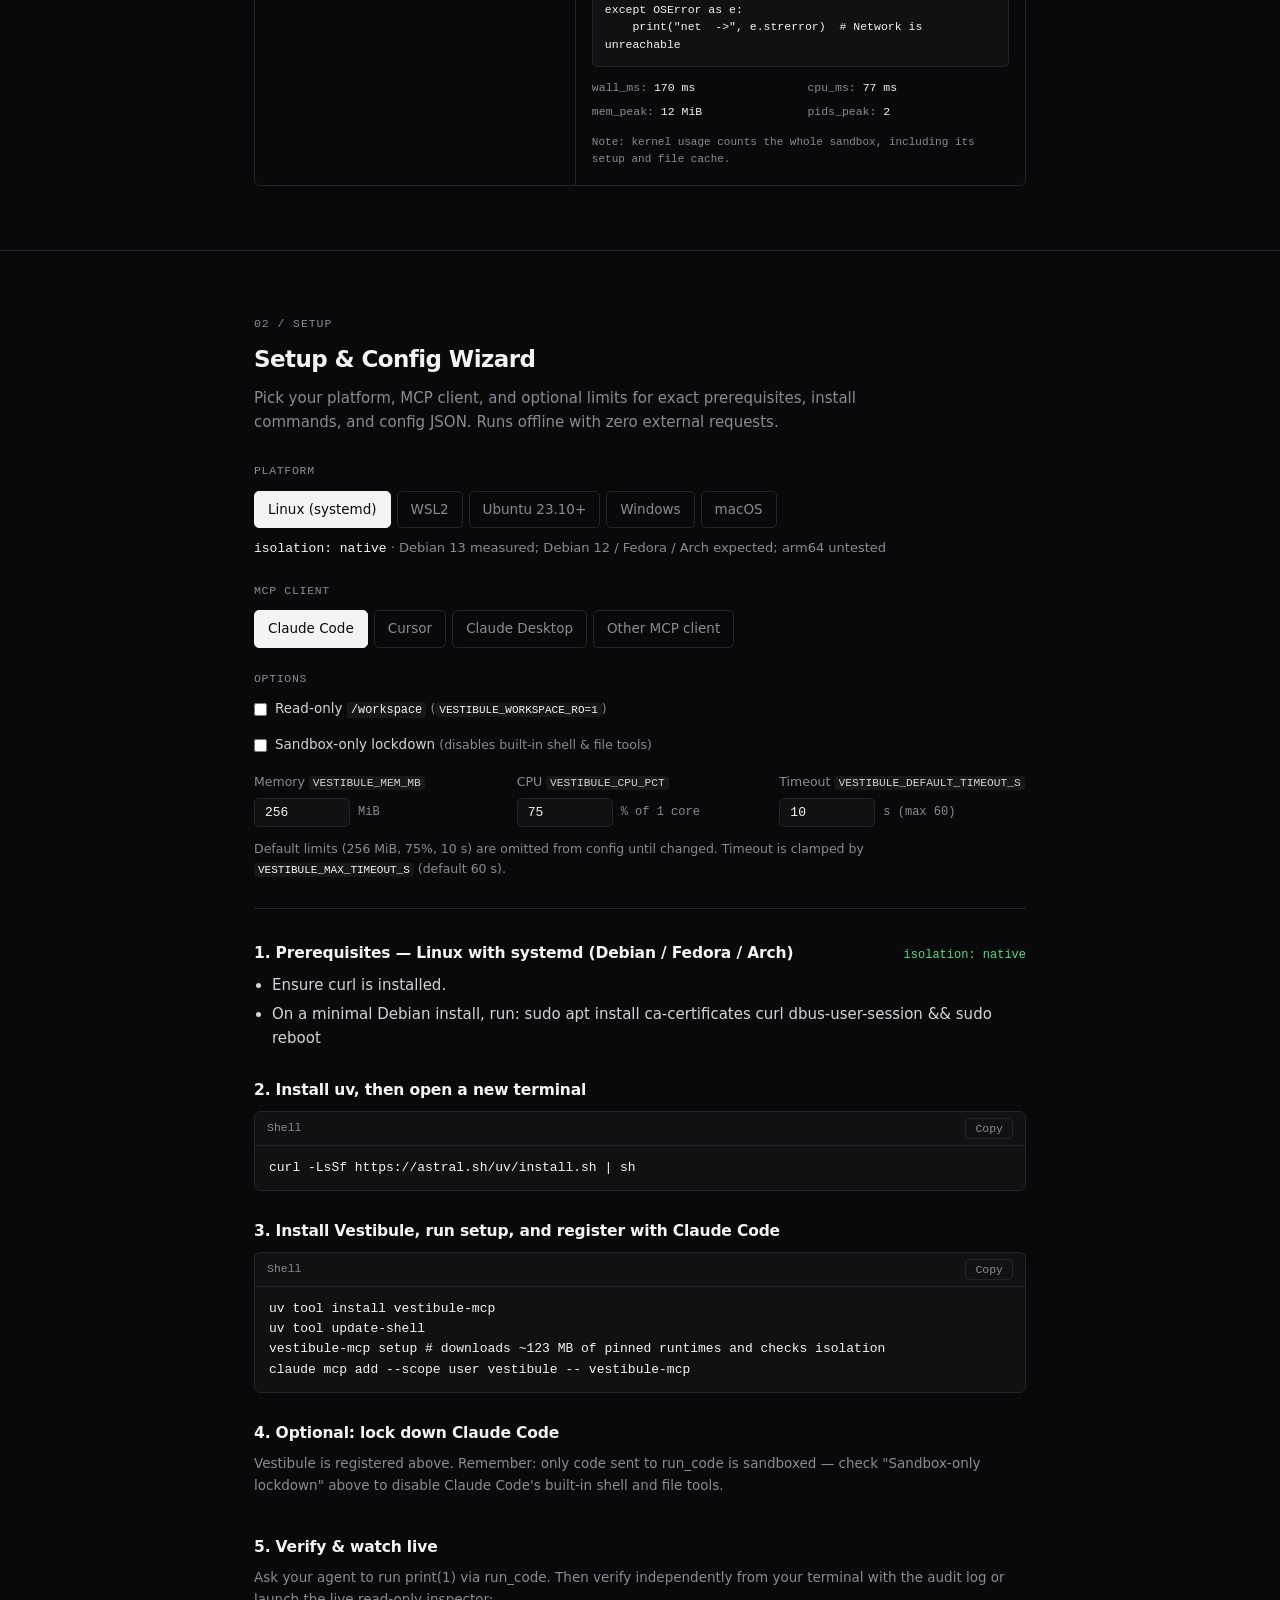
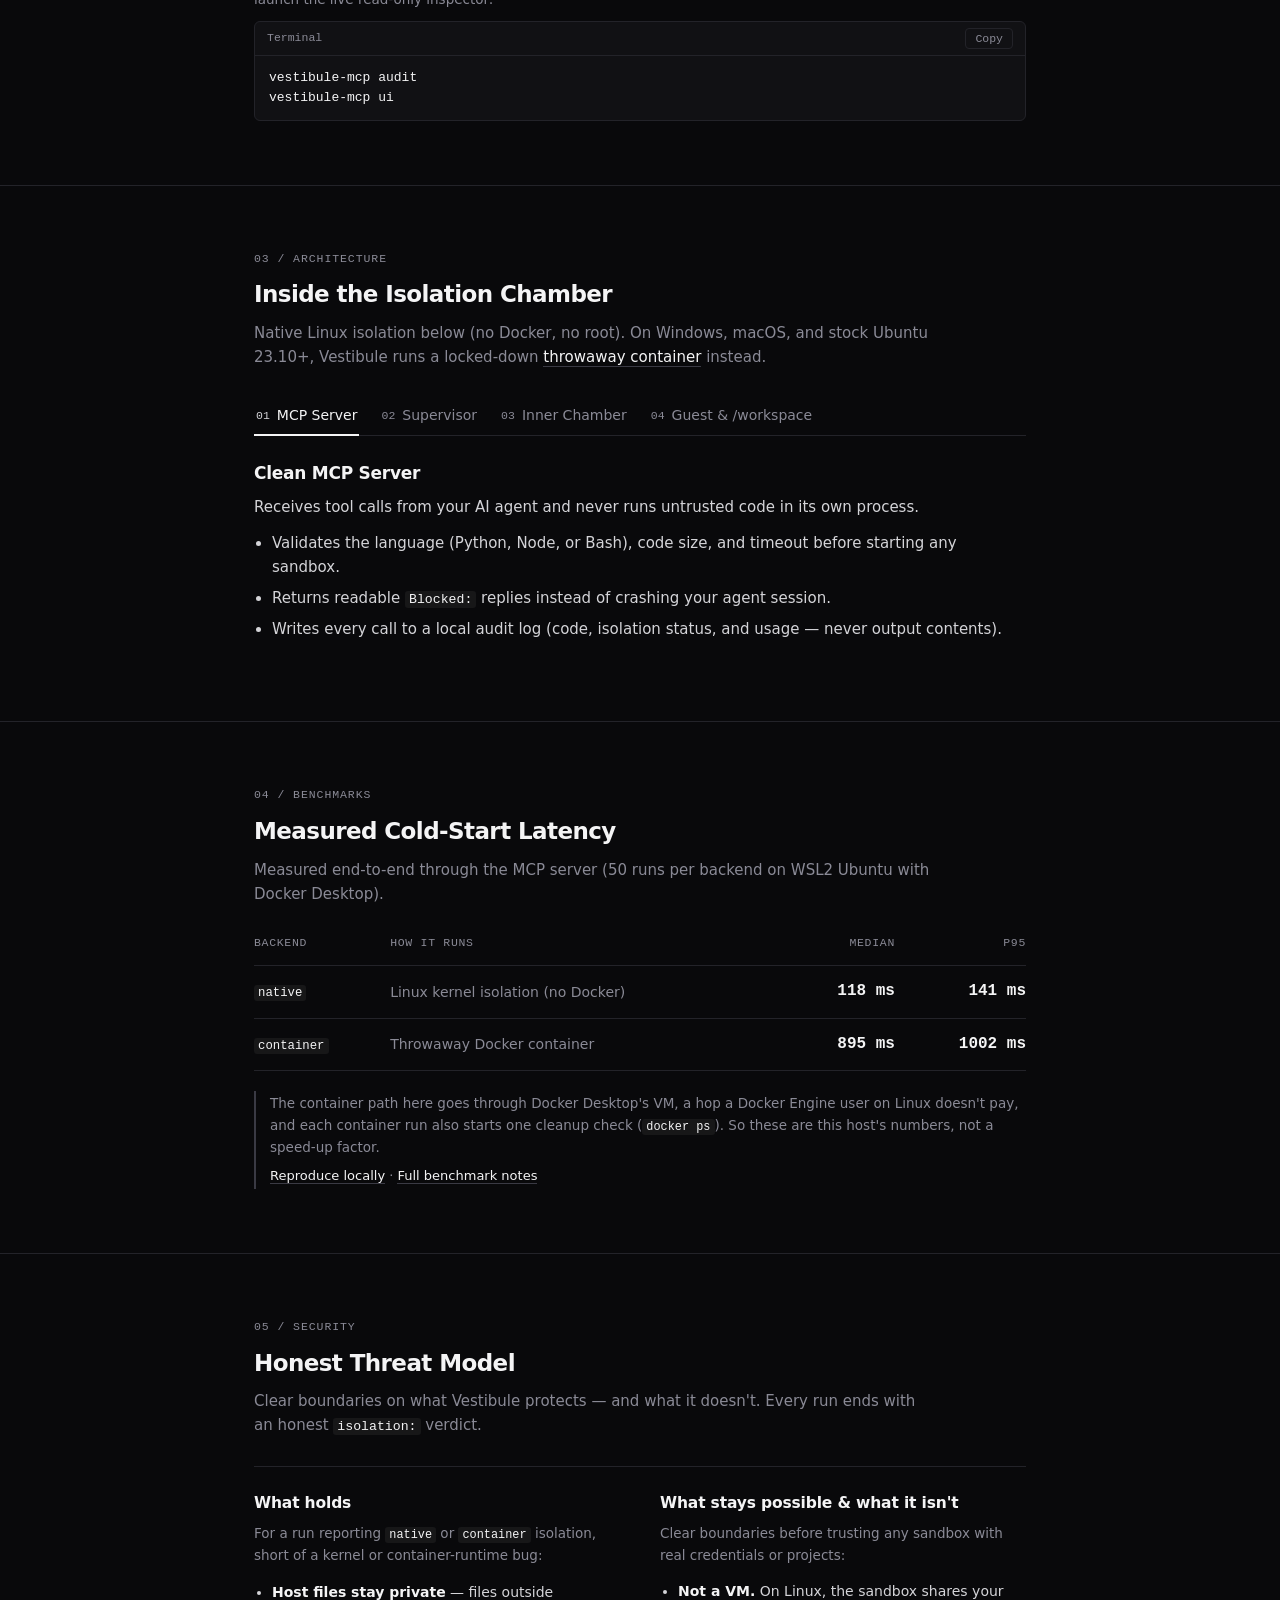
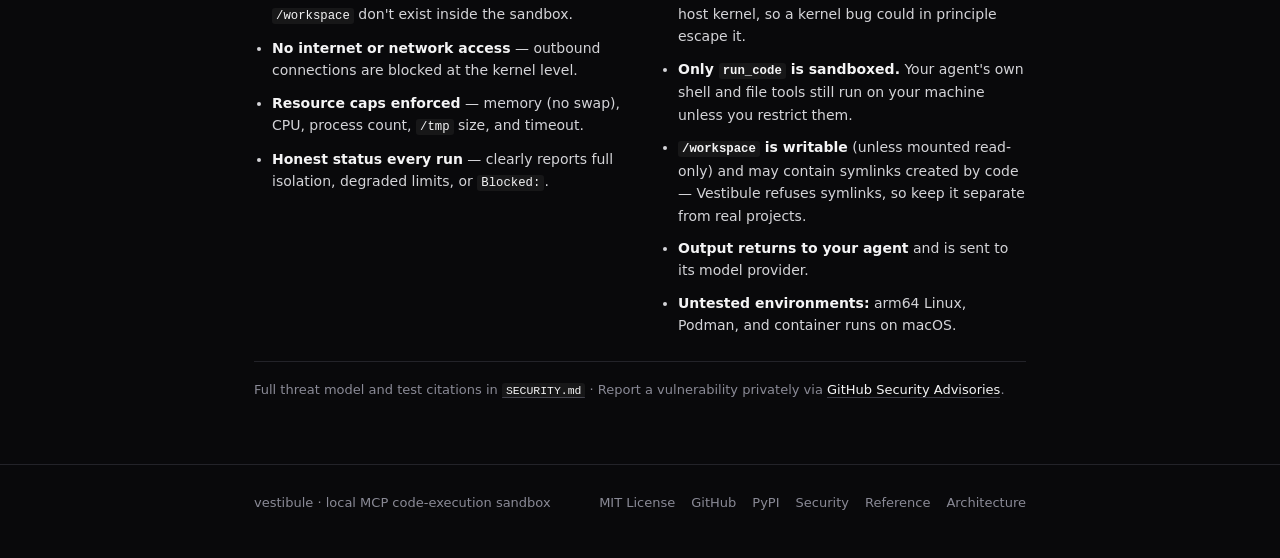
==== commit 2ce0029c: "Add demo lightbox, interactive inspector preview, and simplified site copy" ====
--- a/site/index.html
+++ b/site/index.html
@@ -49,21 +49,19 @@
           <strong>Not a VM</strong> — shares the host kernel on Linux; sandboxes only code sent to <code>run_code</code>.
           <a href="https://github.com/victorperson999/Vestibule/blob/main/SECURITY.md" rel="noopener noreferrer">Read SECURITY.md</a>
         </p>
-      </div>
-
-      <div class="container-wide">
+
         <figure class="demo-figure">
           <button type="button" id="demo-expand-btn" class="demo-trigger" aria-label="Expand demo recording to full size">
             <img
               src="assets/demo.gif"
-              alt="Split-screen recording. Left terminal runs a Python script on the host (reading a fake key file outside /workspace and connecting to 1.1.1.1:80), then runs the same script inside Vestibule where both fail (No such file or directory and Network is unreachable) with exit_code: 0 and isolation: native. Right pane shows vestibule-mcp ui updating live with the run, full logged code, isolation: native, wall time, and cgroup usage."
+              alt="Split-screen recording. Left terminal runs a Python script on the host (reading a fake key file outside /workspace and connecting to 1.1.1.1:80), then runs the same script inside Vestibule where both fail (No such file or directory and Network is unreachable) with exit_code: 0 and isolation: native. Right pane shows vestibule-mcp ui updating live with the run, full logged code, isolation: native, wall time, and resource usage."
               width="1200"
               height="624"
             >
             <span class="demo-expand-pill" aria-hidden="true">Click to expand &#x2922;</span>
           </button>
           <figcaption>
-            Left: the same script runs directly on the host (reads a fake secret outside <code>/workspace</code> and connects to <code>1.1.1.1:80</code>), then inside Vestibule (blocked on both, reporting <code>isolation: native</code> under WSL2). Right: <code>vestibule-mcp ui</code> shows the run live with its logged code, isolation verdict, wall time, and cgroup usage. Click the recording to view full size.
+            Left: the same script runs directly on the host (reads a fake secret outside <code>/workspace</code> and connects to <code>1.1.1.1:80</code>), then inside Vestibule (blocked on both, reporting <code>isolation: native</code> under WSL2). Right: <code>vestibule-mcp ui</code> shows the run live.
           </figcaption>
         </figure>
       </div>
@@ -242,7 +240,7 @@
           <p class="section-kicker">03 / Architecture</p>
           <h2>Inside the Isolation Chamber</h2>
           <p class="section-sub">
-            Native Linux isolation below (no Docker, no root). On Windows, macOS, and stock Ubuntu 23.10+, Vestibule runs a locked-down throwaway container via <a href="https://github.com/victorperson999/Vestibule/blob/main/src/vestibule/backends/container.py" rel="noopener noreferrer"><code>src/vestibule/backends/container.py</code></a>.
+            Native Linux isolation below (no Docker, no root). On Windows, macOS, and stock Ubuntu 23.10+, Vestibule runs a locked-down <a href="https://github.com/victorperson999/Vestibule/blob/main/src/vestibule/backends/container.py" rel="noopener noreferrer">throwaway container</a> instead.
           </p>
         </div>
 
@@ -269,7 +267,7 @@
             tabindex="-1"
           >
             <span class="stage-num">02</span>
-            <span>Warden Helper</span>
+            <span>Supervisor</span>
           </button>
           <button
             type="button"
@@ -281,7 +279,7 @@
             tabindex="-1"
           >
             <span class="stage-num">03</span>
-            <span>PID 1 Init</span>
+            <span>Inner Chamber</span>
           </button>
           <button
             type="button"
@@ -300,64 +298,41 @@
         <div class="chamber-panels">
           <div class="chamber-panel" id="panel-stage-1" role="tabpanel" aria-labelledby="tab-stage-1">
             <h3>Clean MCP Server</h3>
-            <p>The long-lived stdio MCP server decides <em>whether</em> and <em>what</em> may run, and never executes untrusted code in its own process.</p>
+            <p>Receives tool calls from your AI agent and never runs untrusted code in its own process.</p>
             <ul>
-              <li>Validates <code>language</code> (<code>python</code>, <code>node</code>, <code>bash</code>), caps code size (<code>256 KiB</code>), and clamps <code>timeout_seconds</code> to <code>VESTIBULE_MAX_TIMEOUT_S</code> (default <code>60</code> s) before spawning anything.</li>
-              <li>Returns errors as readable <code>Blocked: …</code> content so the agent adapts without crashing the MCP session.</li>
-              <li>Writes paired <code>start</code> / <code>end</code> JSONL records to <code>~/.vestibule/audit/</code> (code up to 4 KiB, usage, isolation verdict, output byte sizes — never output contents).</li>
+              <li>Validates the language (Python, Node, or Bash), code size, and timeout before starting any sandbox.</li>
+              <li>Returns readable <code>Blocked:</code> replies instead of crashing your agent session.</li>
+              <li>Writes every call to a local audit log (code, isolation status, and usage — never output contents).</li>
             </ul>
-            <p class="source-links">
-              Source:
-              <a href="https://github.com/victorperson999/Vestibule/blob/main/src/vestibule/server.py" rel="noopener noreferrer"><code>src/vestibule/server.py</code></a>,
-              <a href="https://github.com/victorperson999/Vestibule/blob/main/src/vestibule/audit.py" rel="noopener noreferrer"><code>src/vestibule/audit.py</code></a>
-            </p>
           </div>
 
           <div class="chamber-panel" id="panel-stage-2" role="tabpanel" aria-labelledby="tab-stage-2" hidden>
-            <h3>Unprivileged Warden Helper</h3>
-            <p>Each native run spawns a fresh helper process that prepares isolation from outside the sandbox, with zero root privileges.</p>
+            <h3>Unprivileged Sandbox Supervisor</h3>
+            <p>Starts a fresh, non-root supervisor process outside the sandbox for every run.</p>
             <ul>
-              <li>Placed from outside into a per-run systemd user cgroup v2 scope enforcing <code>memory.max</code>, <code>memory.swap.max=0</code>, <code>cpu.max</code>, and <code>pids.max</code>.</li>
-              <li>Compiles the Docker-derived <code>libseccomp</code> allowlist (refusing dangerous syscalls and <code>AF_VSOCK</code>) before <code>pivot_root</code>.</li>
-              <li>Calls <code>unshare(CLONE_NEWUSER | CLONE_NEWPID)</code>, writes an identity uid/gid map (your own user ID, never root), and forks PID 1 init.</li>
-              <li>Stays outside the PID namespace so the guest cannot see or signal it: answers seccomp user-notify with <code>EPERM</code>, kills init via pidfd on timeout, and reads final cgroup usage counters after init exits.</li>
+              <li>Applies per-run memory (no swap), CPU, and process limits before any untrusted code starts.</li>
+              <li>Builds the syscall allowlist and isolates user and process views without root privileges.</li>
+              <li>Enforces timeouts from outside so runaway code cannot block cleanup, then records final usage.</li>
             </ul>
-            <p class="source-links">
-              Source:
-              <a href="https://github.com/victorperson999/Vestibule/blob/main/src/vestibule/backends/native_helper.py" rel="noopener noreferrer"><code>src/vestibule/backends/native_helper.py</code></a>,
-              <a href="https://github.com/victorperson999/Vestibule/blob/main/src/vestibule/backends/native_cgroup.py" rel="noopener noreferrer"><code>src/vestibule/backends/native_cgroup.py</code></a>,
-              <a href="https://github.com/victorperson999/Vestibule/blob/main/src/vestibule/backends/native_seccomp.py" rel="noopener noreferrer"><code>src/vestibule/backends/native_seccomp.py</code></a>
-            </p>
           </div>
 
           <div class="chamber-panel" id="panel-stage-3" role="tabpanel" aria-labelledby="tab-stage-3" hidden>
-            <h3>Sandbox PID 1 Init</h3>
-            <p>Inside the new PID namespace, the forked init process becomes PID 1, seals the remaining kernel boundaries, and supervises the guest.</p>
+            <h3>Sealed Inner Chamber</h3>
+            <p>Locks down the sandbox from the inside right before launching the agent's code.</p>
             <ul>
-              <li>Calls <code>setsid()</code> and unshares <code>CLONE_NEWNS | CLONE_NEWNET | CLONE_NEWUTS | CLONE_NEWIPC | CLONE_NEWCGROUP</code> (network namespace with <code>lo</code> only).</li>
-              <li>Mounts and enters a <code>pivot_root</code> jail over the read-only unpacked rootfs plus <code>/workspace</code>, a size-capped <code>/tmp</code>, and read-only <code>/sandbox</code>.</li>
-              <li>Drops all capabilities, sets <code>PR_SET_DUMPABLE=0</code> and <code>PR_SET_NO_NEW_PRIVS=1</code>, loads the compiled <code>libseccomp</code> filter, and runs kernel self-checks.</li>
-              <li>Forks the guest process and reaps orphan children; when the helper kills PID 1, the kernel terminates the entire PID namespace.</li>
+              <li>Replaces the filesystem view so only pinned runtimes, a capped <code>/tmp</code>, and <code>/workspace</code> exist inside.</li>
+              <li>Cuts off all network access and permanently drops every Linux privilege.</li>
+              <li>Loads the syscall filter, runs self-checks, and cleans up every child process on exit.</li>
             </ul>
-            <p class="source-links">
-              Source:
-              <a href="https://github.com/victorperson999/Vestibule/blob/main/src/vestibule/backends/native_helper.py" rel="noopener noreferrer"><code>src/vestibule/backends/native_helper.py</code></a>
-            </p>
           </div>
 
           <div class="chamber-panel" id="panel-stage-4" role="tabpanel" aria-labelledby="tab-stage-4" hidden>
-            <h3>Guest Process &amp; <code>/workspace</code> Doorway</h3>
-            <p>The untrusted Python 3.12, Node 22, or Bash snippet sees only the pinned rootfs, a capped <code>/tmp</code>, and <code>/workspace</code>.</p>
+            <h3>Isolated Code &amp; One Doorway</h3>
+            <p>Untrusted Python, Node, or Bash runs inside the sealed chamber with <code>/workspace</code> as its only shared folder.</p>
             <ul>
-              <li>Host files outside <code>/workspace</code> do not exist inside the mount namespace; outbound TCP, UDP, DNS, and <code>AF_VSOCK</code> fail immediately.</li>
-              <li><code>read_workspace</code> reads files from the host side through a handle/descriptor-relative path jail that refuses symlinks and traversal.</li>
-              <li><code>vestibule-mcp ui</code> provides an opt-in, strictly read-only local web inspector over your audit log and workspace using the exact same jail.</li>
+              <li>Host files outside <code>/workspace</code> do not exist inside the sandbox, and all outbound network calls fail immediately.</li>
+              <li><code>read_workspace</code> and <code>vestibule-mcp ui</code> inspect <code>/workspace</code> safely while refusing symlinks and path escapes.</li>
             </ul>
-            <p class="source-links">
-              Source:
-              <a href="https://github.com/victorperson999/Vestibule/blob/main/src/vestibule/workspace.py" rel="noopener noreferrer"><code>src/vestibule/workspace.py</code></a>,
-              <a href="https://github.com/victorperson999/Vestibule/blob/main/src/vestibule/ui_cli.py" rel="noopener noreferrer"><code>src/vestibule/ui_cli.py</code></a>
-            </p>
           </div>
         </div>
       </div>
@@ -368,14 +343,14 @@
         <div class="section-head">
           <p class="section-kicker">04 / Benchmarks</p>
           <h2>Measured Cold-Start Latency</h2>
-          <p class="section-sub">Measured through the MCP server itself: 50 <code>print(1)</code> runs per backend after a warm-up on WSL2 Ubuntu 26.04 (12 CPUs) with Docker Desktop 28.5.1, recorded 2026-11-06 at commit <code>03f0fb7</code>.</p>
+          <p class="section-sub">Measured end-to-end through the MCP server (50 runs per backend on WSL2 Ubuntu with Docker Desktop).</p>
         </div>
 
         <table class="bench-table">
           <thead>
             <tr>
               <th scope="col">Backend</th>
-              <th scope="col">Mechanism</th>
+              <th scope="col">How it runs</th>
               <th scope="col" class="num-col">Median</th>
               <th scope="col" class="num-col">p95</th>
             </tr>
@@ -383,13 +358,13 @@
           <tbody>
             <tr>
               <td><code>native</code></td>
-              <td class="muted-cell">Linux namespaces, cgroups v2, seccomp</td>
+              <td class="muted-cell">Linux kernel isolation (no Docker)</td>
               <td class="num-col num-val">118 ms</td>
               <td class="num-col num-val">141 ms</td>
             </tr>
             <tr>
               <td><code>container</code></td>
-              <td class="muted-cell">Locked-down Docker throwaway container</td>
+              <td class="muted-cell">Throwaway Docker container</td>
               <td class="num-col num-val">895 ms</td>
               <td class="num-col num-val">1002 ms</td>
             </tr>
@@ -399,7 +374,7 @@
         <blockquote class="caveat-quote">
           <p>The container path here goes through Docker Desktop's VM, a hop a Docker Engine user on Linux doesn't pay, and each container run also starts one cleanup check (<code>docker ps</code>). So these are this host's numbers, not a speed-up factor.</p>
           <footer>
-            Reproduce locally with <a href="https://github.com/victorperson999/Vestibule/blob/main/scripts/bench_coldstart.py" rel="noopener noreferrer"><code>scripts/bench_coldstart.py</code></a> · Full notes in <a href="https://github.com/victorperson999/Vestibule/blob/main/docs/REFERENCE.md" rel="noopener noreferrer"><code>docs/REFERENCE.md</code></a>.
+            <a href="https://github.com/victorperson999/Vestibule/blob/main/scripts/bench_coldstart.py" rel="noopener noreferrer">Reproduce locally</a> · <a href="https://github.com/victorperson999/Vestibule/blob/main/docs/REFERENCE.md" rel="noopener noreferrer">Full benchmark notes</a>
           </footer>
         </blockquote>
       </div>
@@ -410,18 +385,18 @@
         <div class="section-head">
           <p class="section-kicker">05 / Security</p>
           <h2>Honest Threat Model</h2>
-          <p class="section-sub">Summary of <a href="https://github.com/victorperson999/Vestibule/blob/main/SECURITY.md" rel="noopener noreferrer"><code>SECURITY.md</code></a> §1. Every run ends with an honest <code>isolation:</code> verdict stating what actually applied.</p>
+          <p class="section-sub">Clear boundaries on what Vestibule protects — and what it doesn't. Every run ends with an honest <code>isolation:</code> verdict.</p>
         </div>
 
         <div class="threat-columns">
           <div class="threat-col">
             <h3>What holds</h3>
-            <p class="threat-lead">For a run reporting <code>isolation: native</code> or <code>isolation: container</code>, short of a bug in the kernel or the container runtime:</p>
+            <p class="threat-lead">For a run reporting <code>native</code> or <code>container</code> isolation, short of a kernel or container-runtime bug:</p>
             <ul>
-              <li><strong>Host files outside <code>/workspace</code></strong> are unreachable from the sandbox.</li>
-              <li><strong>No network egress</strong> — empty network namespace (<code>lo</code> only) and <code>AF_VSOCK</code> blocked by seccomp on native.</li>
-              <li><strong>Resource caps enforced</strong> — memory (no swap), CPU, process count (<code>pids.max</code>), <code>/tmp</code> size, and wall-clock timeout.</li>
-              <li><strong>Honest isolation reporting</strong> on every run (<code>native</code>, <code>container</code>, <code>native-degraded</code>, <code>container-degraded</code>, <code>none</code>, or <code>Blocked:</code>).</li>
+              <li><strong>Host files stay private</strong> — files outside <code>/workspace</code> don't exist inside the sandbox.</li>
+              <li><strong>No internet or network access</strong> — outbound connections are blocked at the kernel level.</li>
+              <li><strong>Resource caps enforced</strong> — memory (no swap), CPU, process count, <code>/tmp</code> size, and timeout.</li>
+              <li><strong>Honest status every run</strong> — clearly reports full isolation, degraded limits, or <code>Blocked:</code>.</li>
             </ul>
           </div>
 
@@ -429,17 +404,17 @@
             <h3>What stays possible &amp; what it isn't</h3>
             <p class="threat-lead">Clear boundaries before trusting any sandbox with real credentials or projects:</p>
             <ul>
-              <li><strong>Not a VM.</strong> On Linux, the sandbox shares your host kernel, so a kernel bug that escapes a namespace would escape Vestibule. (On Windows/macOS, Docker Desktop's Linux VM is Docker's boundary, not Vestibule's.)</li>
+              <li><strong>Not a VM.</strong> On Linux, the sandbox shares your host kernel, so a kernel bug could in principle escape it.</li>
               <li><strong>Only <code>run_code</code> is sandboxed.</strong> Your agent's own shell and file tools still run on your machine unless you restrict them.</li>
-              <li><strong><code>/workspace</code> is writable and uncapped on disk</strong> (unless <code>VESTIBULE_WORKSPACE_RO=1</code>) and may contain guest-planted symlinks. <code>read_workspace</code> and <code>vestibule-mcp ui</code> refuse symlinks — don't point <code>VESTIBULE_WORKSPACE</code> at an existing project folder.</li>
-              <li><strong>Run output returns to your agent</strong> and is sent to its model provider.</li>
-              <li><strong>Untested environments:</strong> arm64 Linux hosts, Podman, and sandboxed container runs on macOS.</li>
+              <li><strong><code>/workspace</code> is writable</strong> (unless mounted read-only) and may contain symlinks created by code — Vestibule refuses symlinks, so keep it separate from real projects.</li>
+              <li><strong>Output returns to your agent</strong> and is sent to its model provider.</li>
+              <li><strong>Untested environments:</strong> arm64 Linux, Podman, and container runs on macOS.</li>
             </ul>
           </div>
         </div>
 
         <p class="security-footer">
-          Full threat model, test citations, and known residuals: <a href="https://github.com/victorperson999/Vestibule/blob/main/SECURITY.md" rel="noopener noreferrer"><code>SECURITY.md</code></a> · Report a vulnerability privately via <a href="https://github.com/victorperson999/Vestibule/security/advisories/new" rel="noopener noreferrer">GitHub Security Advisories</a>.
+          Full threat model and test citations in <a href="https://github.com/victorperson999/Vestibule/blob/main/SECURITY.md" rel="noopener noreferrer"><code>SECURITY.md</code></a> · Report a vulnerability privately via <a href="https://github.com/victorperson999/Vestibule/security/advisories/new" rel="noopener noreferrer">GitHub Security Advisories</a>.
         </p>
       </div>
     </section>
--- a/site/style.css
+++ b/site/style.css
@@ -91,13 +91,6 @@
   padding: 0 24px;
 }
 
-.container-wide {
-  width: 100%;
-  max-width: 1060px;
-  margin: 0 auto;
-  padding: 0 24px;
-}
-
 /* Header */
 .site-header {
   position: sticky;
@@ -1247,8 +1240,7 @@
 }
 
 @media (max-width: 480px) {
-  .container,
-  .container-wide {
+  .container {
     padding: 0 16px;
   }
 
